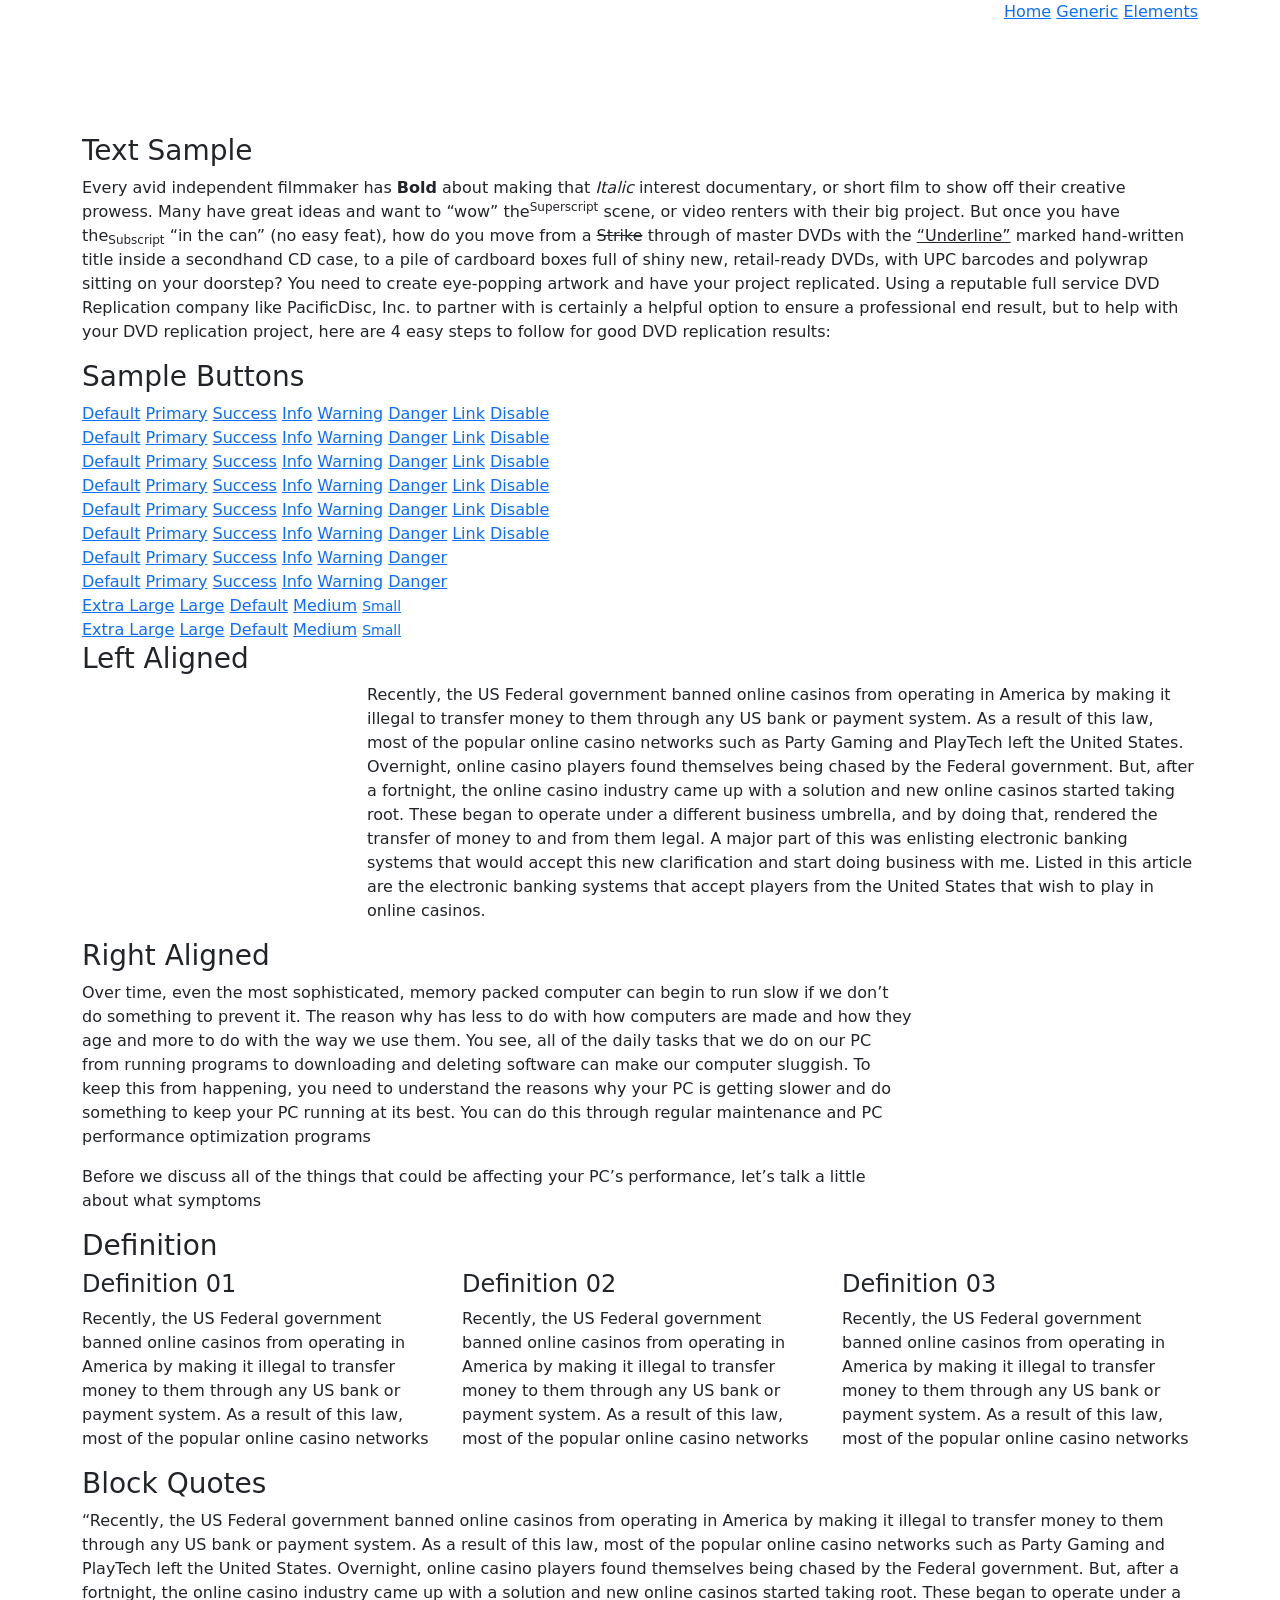
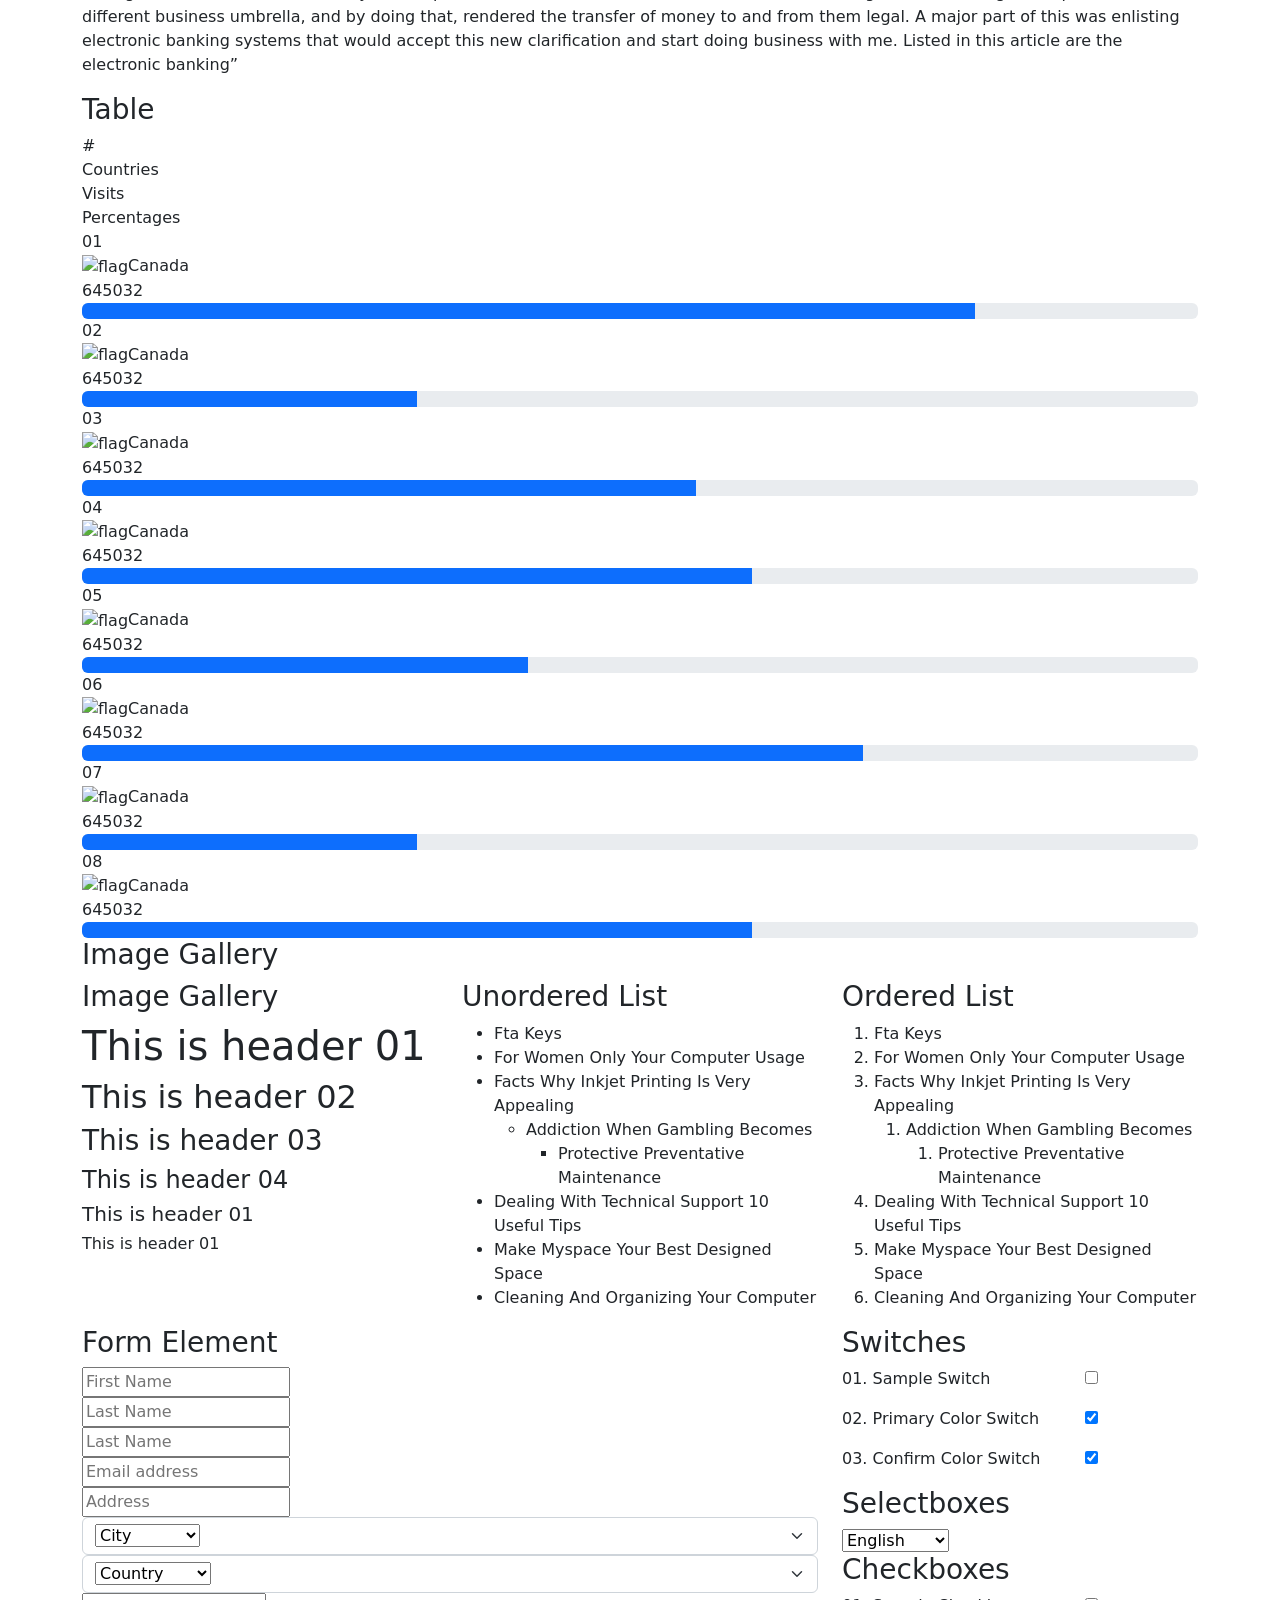
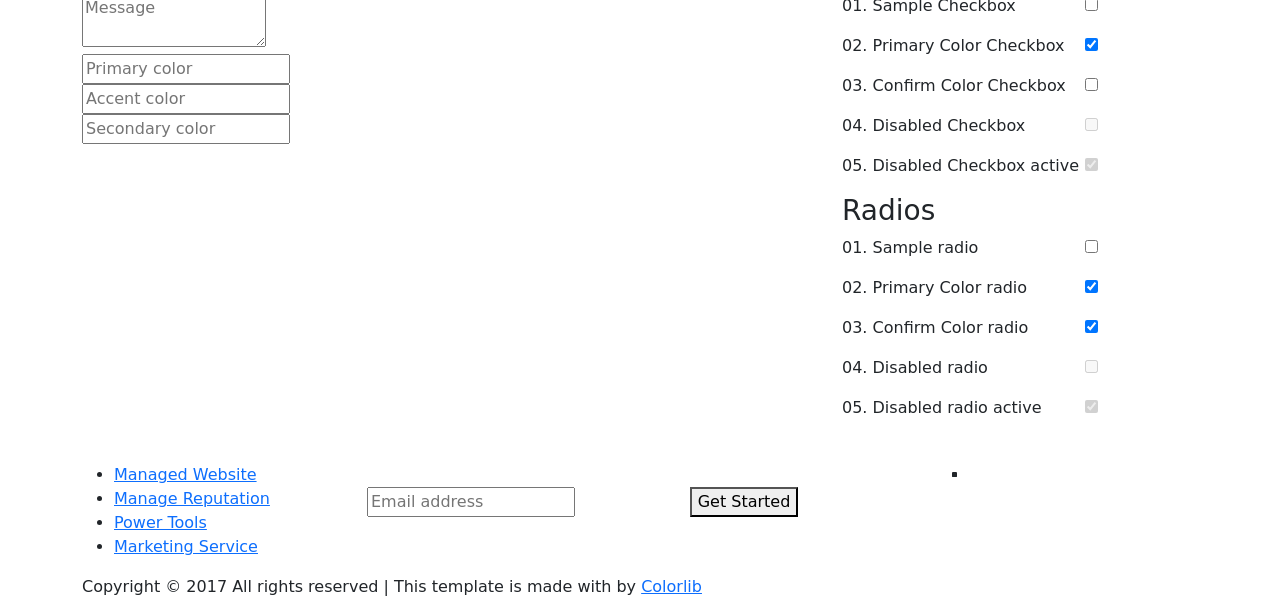
==== elements.html @ e367f0b2 "bootstrap升級至5.2.3" ====
<!DOCTYPE html>
<html lang="zxx" class="no-js">
	<head>
		<!-- Mobile Specific Meta -->
		<meta name="viewport" content="width=device-width, initial-scale=1, shrink-to-fit=no">
		<!-- Favicon-->
		<link rel="shortcut icon" href="img/fav.png">
		<!-- Author Meta -->
		<meta name="author" content="CodePixar">
		<!-- Meta Description -->
		<meta name="description" content="">
		<!-- Meta Keyword -->
		<meta name="keywords" content="">
		<!-- meta character set -->
		<meta charset="UTF-8">
		<!-- Site Title -->
		<title>Five Star</title>
		<link href="https://fonts.googleapis.com/css?family=Poppins:100,400,300,500,600" rel="stylesheet">
		<!--
		CSS
		============================================= -->
		<link rel="stylesheet" href="css/linearicons.css">
		<link rel="stylesheet" href="css/owl.carousel.css">
		<link rel="stylesheet" href="css/font-awesome.min.css">
		<link rel="stylesheet" href="css/nice-select.css">
		<link rel="stylesheet" href="css/magnific-popup.css">
		<link rel="stylesheet" href="bootstrap-5.2.3/css/bootstrap.min.css">
		<link rel="stylesheet" href="css/main.css">
	</head>
	<body>
		<!-- Start Header Area -->
		<header class="default-header">
			<div class="container">
				<div class="header-wrap">
					<div class="header-top d-flex justify-content-between align-items-center">
						<div class="logo">
							<a href="index.html"><img src="img/logo.png" alt=""></a>
						</div>
						<div class="main-menubar d-flex align-items-center">
							<nav class="hide">
								<a href="index.html">Home</a>
								<a href="generic.html">Generic</a>
								<a href="elements.html">Elements</a>
							</nav>
							<div class="menu-bar"><span class="lnr lnr-menu"></span></div>
						</div>
					</div>
				</div>
			</div>
		</header>
		<!-- End Header Area -->
		<!-- Start Banner Area -->
		<section class="generic-banner relative">
			<div class="overlay overlay-bg"></div>
			<div class="container">
				<div class="row height align-items-center justify-content-center">
					<div class="col-lg-10">
						<div class="banner-content text-center">
							<h2 class="text-white">The Elements Page</h2>
							<p class="text-white">It won’t be a bigger problem to find one video game lover in your <br> neighbor. Since the introduction of Virtual Game.</p>
						</div>
					</div>
				</div>
			</div>
		</section>
		<!-- End Banner Area -->
		<!-- Start Sample Area -->
		<section class="sample-text-area">
			<div class="container">
				<h3 class="text-heading">Text Sample</h3>
				<p class="sample-text">
					Every avid independent filmmaker has <b>Bold</b> about making that <i>Italic</i> interest documentary, or short film to show off their creative prowess. Many have great ideas and want to “wow” the<sup>Superscript</sup> scene, or video renters with their big project.  But once you have the<sub>Subscript</sub> “in the can” (no easy feat), how do you move from a <del>Strike</del> through of master DVDs with the <u>“Underline”</u> marked hand-written title inside a secondhand CD case, to a pile of cardboard boxes full of shiny new, retail-ready DVDs, with UPC barcodes and polywrap sitting on your doorstep?  You need to create eye-popping artwork and have your project replicated. Using a reputable full service DVD Replication company like PacificDisc, Inc. to partner with is certainly a helpful option to ensure a professional end result, but to help with your DVD replication project, here are 4 easy steps to follow for good DVD replication results:
				</p>
			</div>
		</section>
		<!-- End Sample Area -->
		<!-- Start Button -->
		<section class="button-area">
			<div class="container border-top-generic">
				<h3 class="text-heading">Sample Buttons</h3>
				<div class="button-group-area">
					<a href="#" class="genric-btn default">Default</a>
					<a href="#" class="genric-btn primary">Primary</a>
					<a href="#" class="genric-btn success">Success</a>
					<a href="#" class="genric-btn info">Info</a>
					<a href="#" class="genric-btn warning">Warning</a>
					<a href="#" class="genric-btn danger">Danger</a>
					<a href="#" class="genric-btn link">Link</a>
					<a href="#" class="genric-btn disable">Disable</a>
				</div>
				<div class="button-group-area mt-10">
					<a href="#" class="genric-btn default-border">Default</a>
					<a href="#" class="genric-btn primary-border">Primary</a>
					<a href="#" class="genric-btn success-border">Success</a>
					<a href="#" class="genric-btn info-border">Info</a>
					<a href="#" class="genric-btn warning-border">Warning</a>
					<a href="#" class="genric-btn danger-border">Danger</a>
					<a href="#" class="genric-btn link-border">Link</a>
					<a href="#" class="genric-btn disable">Disable</a>
				</div>
				<div class="button-group-area mt-40">
					<a href="#" class="genric-btn default radius">Default</a>
					<a href="#" class="genric-btn primary radius">Primary</a>
					<a href="#" class="genric-btn success radius">Success</a>
					<a href="#" class="genric-btn info radius">Info</a>
					<a href="#" class="genric-btn warning radius">Warning</a>
					<a href="#" class="genric-btn danger radius">Danger</a>
					<a href="#" class="genric-btn link radius">Link</a>
					<a href="#" class="genric-btn disable radius">Disable</a>
				</div>
				<div class="button-group-area mt-10">
					<a href="#" class="genric-btn default-border radius">Default</a>
					<a href="#" class="genric-btn primary-border radius">Primary</a>
					<a href="#" class="genric-btn success-border radius">Success</a>
					<a href="#" class="genric-btn info-border radius">Info</a>
					<a href="#" class="genric-btn warning-border radius">Warning</a>
					<a href="#" class="genric-btn danger-border radius">Danger</a>
					<a href="#" class="genric-btn link-border radius">Link</a>
					<a href="#" class="genric-btn disable radius">Disable</a>
				</div>
				<div class="button-group-area mt-40">
					<a href="#" class="genric-btn default circle">Default</a>
					<a href="#" class="genric-btn primary circle">Primary</a>
					<a href="#" class="genric-btn success circle">Success</a>
					<a href="#" class="genric-btn info circle">Info</a>
					<a href="#" class="genric-btn warning circle">Warning</a>
					<a href="#" class="genric-btn danger circle">Danger</a>
					<a href="#" class="genric-btn link circle">Link</a>
					<a href="#" class="genric-btn disable circle">Disable</a>
				</div>
				<div class="button-group-area mt-10">
					<a href="#" class="genric-btn default-border circle">Default</a>
					<a href="#" class="genric-btn primary-border circle">Primary</a>
					<a href="#" class="genric-btn success-border circle">Success</a>
					<a href="#" class="genric-btn info-border circle">Info</a>
					<a href="#" class="genric-btn warning-border circle">Warning</a>
					<a href="#" class="genric-btn danger-border circle">Danger</a>
					<a href="#" class="genric-btn link-border circle">Link</a>
					<a href="#" class="genric-btn disable circle">Disable</a>
				</div>
				<div class="button-group-area mt-40">
					<a href="#" class="genric-btn default circle arrow">Default<span class="lnr lnr-arrow-right"></span></a>
					<a href="#" class="genric-btn primary circle arrow">Primary<span class="lnr lnr-arrow-right"></span></a>
					<a href="#" class="genric-btn success circle arrow">Success<span class="lnr lnr-arrow-right"></span></a>
					<a href="#" class="genric-btn info circle arrow">Info<span class="lnr lnr-arrow-right"></span></a>
					<a href="#" class="genric-btn warning circle arrow">Warning<span class="lnr lnr-arrow-right"></span></a>
					<a href="#" class="genric-btn danger circle arrow">Danger<span class="lnr lnr-arrow-right"></span></a>
				</div>
				<div class="button-group-area mt-10">
					<a href="#" class="genric-btn default-border circle arrow">Default<span class="lnr lnr-arrow-right"></span></a>
					<a href="#" class="genric-btn primary-border circle arrow">Primary<span class="lnr lnr-arrow-right"></span></a>
					<a href="#" class="genric-btn success-border circle arrow">Success<span class="lnr lnr-arrow-right"></span></a>
					<a href="#" class="genric-btn info-border circle arrow">Info<span class="lnr lnr-arrow-right"></span></a>
					<a href="#" class="genric-btn warning-border circle arrow">Warning<span class="lnr lnr-arrow-right"></span></a>
					<a href="#" class="genric-btn danger-border circle arrow">Danger<span class="lnr lnr-arrow-right"></span></a>
				</div>
				<div class="button-group-area mt-40">
					<a href="#" class="genric-btn primary e-large">Extra Large</a>
					<a href="#" class="genric-btn success large">Large</a>
					<a href="#" class="genric-btn primary">Default</a>
					<a href="#" class="genric-btn success medium">Medium</a>
					<a href="#" class="genric-btn primary small">Small</a>
				</div>
				<div class="button-group-area mt-10">
					<a href="#" class="genric-btn primary-border e-large">Extra Large</a>
					<a href="#" class="genric-btn success-border large">Large</a>
					<a href="#" class="genric-btn primary-border">Default</a>
					<a href="#" class="genric-btn success-border medium">Medium</a>
					<a href="#" class="genric-btn primary-border small">Small</a>
				</div>
			</div>
		</section>
		<!-- End Button -->
		<!-- Start Align Area -->
		<div class="white-bg">
			<div class="container">
				<div class="section-top-border">
					<h3 class="mb-30">Left Aligned</h3>
					<div class="row">
						<div class="col-md-3">
							<img src="img/d.jpg" alt="" class="img-fluid">
						</div>
						<div class="col-md-9 mt-sm-20">
							<p>Recently, the US Federal government banned online casinos from operating in America by making it illegal to transfer money to them through any US bank or payment system. As a result of this law, most of the popular online casino networks such as Party Gaming and PlayTech left the United States. Overnight, online casino players found themselves being chased by the Federal government. But, after a fortnight, the online casino industry came up with a solution and new online casinos started taking root. These began to operate under a different business umbrella, and by doing that, rendered the transfer of money to and from them legal. A major part of this was enlisting electronic banking systems that would accept this new clarification and start doing business with me. Listed in this article are the electronic banking systems that accept players from the United States that wish to play in online casinos.</p>
						</div>
					</div>
				</div>
				<div class="section-top-border text-right">
					<h3 class="mb-30">Right Aligned</h3>
					<div class="row">
						<div class="col-md-9">
							<p class="text-right">Over time, even the most sophisticated, memory packed computer can begin to run slow if we don’t do something to prevent it. The reason why has less to do with how computers are made and how they age and more to do with the way we use them. You see, all of the daily tasks that we do on our PC from running programs to downloading and deleting software can make our computer sluggish. To keep this from happening, you need to understand the reasons why your PC is getting slower and do something to keep your PC running at its best. You can do this through regular maintenance and PC performance optimization programs</p>
							<p class="text-right">Before we discuss all of the things that could be affecting your PC’s performance, let’s talk a little about what symptoms</p>
						</div>
						<div class="col-md-3">
							<img src="img/d.jpg" alt="" class="img-fluid">
						</div>
					</div>
				</div>
				<div class="section-top-border">
					<h3 class="mb-30">Definition</h3>
					<div class="row">
						<div class="col-md-4">
							<div class="single-defination">
								<h4 class="mb-20">Definition 01</h4>
								<p>Recently, the US Federal government banned online casinos from operating in America by making it illegal to transfer money to them through any US bank or payment system. As a result of this law, most of the popular online casino networks</p>
							</div>
						</div>
						<div class="col-md-4">
							<div class="single-defination">
								<h4 class="mb-20">Definition 02</h4>
								<p>Recently, the US Federal government banned online casinos from operating in America by making it illegal to transfer money to them through any US bank or payment system. As a result of this law, most of the popular online casino networks</p>
							</div>
						</div>
						<div class="col-md-4">
							<div class="single-defination">
								<h4 class="mb-20">Definition 03</h4>
								<p>Recently, the US Federal government banned online casinos from operating in America by making it illegal to transfer money to them through any US bank or payment system. As a result of this law, most of the popular online casino networks</p>
							</div>
						</div>
					</div>
				</div>
				<div class="section-top-border">
					<h3 class="mb-30">Block Quotes</h3>
					<div class="row">
						<div class="col-lg-12">
							<blockquote class="generic-blockquote">
								“Recently, the US Federal government banned online casinos from operating in America by making it illegal to transfer money to them through any US bank or payment system. As a result of this law, most of the popular online casino networks such as Party Gaming and PlayTech left the United States. Overnight, online casino players found themselves being chased by the Federal government. But, after a fortnight, the online casino industry came up with a solution and new online casinos started taking root. These began to operate under a different business umbrella, and by doing that, rendered the transfer of money to and from them legal. A major part of this was enlisting electronic banking systems that would accept this new clarification and start doing business with me. Listed in this article are the electronic banking”
							</blockquote>
						</div>
					</div>
				</div>
				<div class="section-top-border">
					<h3 class="mb-30">Table</h3>
					<div class="progress-table-wrap">
						<div class="progress-table">
							<div class="table-head">
								<div class="serial">#</div>
								<div class="country">Countries</div>
								<div class="visit">Visits</div>
								<div class="percentage">Percentages</div>
							</div>
							<div class="table-row">
								<div class="serial">01</div>
								<div class="country"> <img src="img/f1.jpg" alt="flag">Canada</div>
								<div class="visit">645032</div>
								<div class="percentage">
									<div class="progress">
										<div class="progress-bar color-1" role="progressbar" style="width: 80%" aria-valuenow="80" aria-valuemin="0" aria-valuemax="100"></div>
									</div>
								</div>
							</div>
							<div class="table-row">
								<div class="serial">02</div>
								<div class="country"> <img src="img/f2.jpg" alt="flag">Canada</div>
								<div class="visit">645032</div>
								<div class="percentage">
									<div class="progress">
										<div class="progress-bar color-2" role="progressbar" style="width: 30%" aria-valuenow="30" aria-valuemin="0" aria-valuemax="100"></div>
									</div>
								</div>
							</div>
							<div class="table-row">
								<div class="serial">03</div>
								<div class="country"> <img src="img/f3.jpg" alt="flag">Canada</div>
								<div class="visit">645032</div>
								<div class="percentage">
									<div class="progress">
										<div class="progress-bar color-3" role="progressbar" style="width: 55%" aria-valuenow="55" aria-valuemin="0" aria-valuemax="100"></div>
									</div>
								</div>
							</div>
							<div class="table-row">
								<div class="serial">04</div>
								<div class="country"> <img src="img/f4.jpg" alt="flag">Canada</div>
								<div class="visit">645032</div>
								<div class="percentage">
									<div class="progress">
										<div class="progress-bar color-4" role="progressbar" style="width: 60%" aria-valuenow="60" aria-valuemin="0" aria-valuemax="100"></div>
									</div>
								</div>
							</div>
							<div class="table-row">
								<div class="serial">05</div>
								<div class="country"> <img src="img/f5.jpg" alt="flag">Canada</div>
								<div class="visit">645032</div>
								<div class="percentage">
									<div class="progress">
										<div class="progress-bar color-5" role="progressbar" style="width: 40%" aria-valuenow="40" aria-valuemin="0" aria-valuemax="100"></div>
									</div>
								</div>
							</div>
							<div class="table-row">
								<div class="serial">06</div>
								<div class="country"> <img src="img/f6.jpg" alt="flag">Canada</div>
								<div class="visit">645032</div>
								<div class="percentage">
									<div class="progress">
										<div class="progress-bar color-6" role="progressbar" style="width: 70%" aria-valuenow="70" aria-valuemin="0" aria-valuemax="100"></div>
									</div>
								</div>
							</div>
							<div class="table-row">
								<div class="serial">07</div>
								<div class="country"> <img src="img/f7.jpg" alt="flag">Canada</div>
								<div class="visit">645032</div>
								<div class="percentage">
									<div class="progress">
										<div class="progress-bar color-7" role="progressbar" style="width: 30%" aria-valuenow="30" aria-valuemin="0" aria-valuemax="100"></div>
									</div>
								</div>
							</div>
							<div class="table-row">
								<div class="serial">08</div>
								<div class="country"> <img src="img/f8.jpg" alt="flag">Canada</div>
								<div class="visit">645032</div>
								<div class="percentage">
									<div class="progress">
										<div class="progress-bar color-8" role="progressbar" style="width: 60%" aria-valuenow="60" aria-valuemin="0" aria-valuemax="100"></div>
									</div>
								</div>
							</div>
						</div>
					</div>
				</div>
				<div class="section-top-border">
					<h3>Image Gallery</h3>
					<div class="row gallery-item">
						<div class="col-md-4">
							<a href="img/g1.jpg" class="img-pop-up"><div class="single-gallery-image" style="background: url(img/g1.jpg);"></div></a>
						</div>
						<div class="col-md-4">
							<a href="img/g2.jpg" class="img-pop-up"><div class="single-gallery-image" style="background: url(img/g2.jpg);"></div></a>
						</div>
						<div class="col-md-4">
							<a href="img/g3.jpg" class="img-pop-up"><div class="single-gallery-image" style="background: url(img/g3.jpg);"></div></a>
						</div>
						<div class="col-md-6">
							<a href="img/g4.jpg" class="img-pop-up"><div class="single-gallery-image" style="background: url(img/g4.jpg);"></div></a>
						</div>
						<div class="col-md-6">
							<a href="img/g5.jpg" class="img-pop-up"><div class="single-gallery-image" style="background: url(img/g5.jpg);"></div></a>
						</div>
						<div class="col-md-4">
							<a href="img/g6.jpg" class="img-pop-up"><div class="single-gallery-image" style="background: url(img/g6.jpg);"></div></a>
						</div>
						<div class="col-md-4">
							<a href="img/g7.jpg" class="img-pop-up"><div class="single-gallery-image" style="background: url(img/g7.jpg);"></div></a>
						</div>
						<div class="col-md-4">
							<a href="img/g8.jpg" class="img-pop-up"><div class="single-gallery-image" style="background: url(img/g8.jpg);"></div></a>
						</div>
					</div>
				</div>
				<div class="section-top-border">
					<div class="row">
						<div class="col-md-4">
							<h3 class="mb-20">Image Gallery</h3>
							<div class="typography">
								<h1>This is header 01</h1>
								<h2>This is header 02</h2>
								<h3>This is header 03</h3>
								<h4>This is header 04</h4>
								<h5>This is header 01</h5>
								<h6>This is header 01</h6>
							</div>
						</div>
						<div class="col-md-4 mt-sm-30">
							<h3 class="mb-20">Unordered List</h3>
							<div class="">
								<ul class="unordered-list">
									<li>Fta Keys</li>
									<li>For Women Only Your Computer Usage</li>
									<li>Facts Why Inkjet Printing Is Very Appealing
										<ul>
											<li>Addiction When Gambling Becomes
												<ul>
													<li>Protective Preventative Maintenance</li>
												</ul>
											</li>
										</ul>
									</li>
									<li>Dealing With Technical Support 10 Useful Tips</li>
									<li>Make Myspace Your Best Designed Space</li>
									<li>Cleaning And Organizing Your Computer</li>
								</ul>
							</div>
						</div>
						<div class="col-md-4 mt-sm-30">
							<h3 class="mb-20">Ordered List</h3>
							<div class="">
								<ol class="ordered-list">
									<li><span>Fta Keys</span></li>
									<li><span>For Women Only Your Computer Usage</span></li>
									<li><span>Facts Why Inkjet Printing Is Very Appealing</span>
									<ol class="ordered-list-alpha">
										<li><span>Addiction When Gambling Becomes</span>
										<ol class="ordered-list-roman">
											<li><span>Protective Preventative Maintenance</span></li>
										</ol>
									</li>
								</ol>
							</li>
							<li><span>Dealing With Technical Support 10 Useful Tips</span></li>
							<li><span>Make Myspace Your Best Designed Space</span></li>
							<li><span>Cleaning And Organizing Your Computer</span></li>
						</ol>
					</div>
				</div>
			</div>
		</div>
		<div class="section-top-border">
			<div class="row">
				<div class="col-lg-8 col-md-8">
					<h3 class="mb-30">Form Element</h3>
					<form action="#">
						<div class="mt-10">
							<input type="text" name="first_name" placeholder="First Name" onfocus="this.placeholder = ''" onblur="this.placeholder = 'First Name'" required class="single-input">
						</div>
						<div class="mt-10">
							<input type="text" name="last_name" placeholder="Last Name" onfocus="this.placeholder = ''" onblur="this.placeholder = 'Last Name'" required class="single-input">
						</div>
						<div class="mt-10">
							<input type="text" name="last_name" placeholder="Last Name" onfocus="this.placeholder = ''" onblur="this.placeholder = 'Last Name'" required class="single-input">
						</div>
						<div class="mt-10">
							<input type="email" name="EMAIL" placeholder="Email address" onfocus="this.placeholder = ''" onblur="this.placeholder = 'Email address'" required class="single-input">
						</div>
						<div class="input-group-icon mt-10">
							<div class="icon"><i class="fa fa-thumb-tack" aria-hidden="true"></i></div>
							<input type="text" name="address" placeholder="Address" onfocus="this.placeholder = ''" onblur="this.placeholder = 'Address'" required class="single-input">
						</div>
						<div class="input-group-icon mt-10">
							<div class="icon"><i class="fa fa-plane" aria-hidden="true"></i></div>
							<div class="form-select">
								<select>
									<option value="1">City</option>
									<option value="1">Dhaka</option>
									<option value="1">Dilli</option>
									<option value="1">Newyork</option>
									<option value="1">Islamabad</option>
								</select>
							</div>
						</div>
						<div class="input-group-icon mt-10">
							<div class="icon"><i class="fa fa-globe" aria-hidden="true"></i></div>
							<div class="form-select">
								<select>
									<option value="1">Country</option>
									<option value="1">Bangladesh</option>
									<option value="1">India</option>
									<option value="1">England</option>
									<option value="1">Srilanka</option>
								</select>
							</div>
						</div>

						<div class="mt-10">
							<textarea class="single-textarea" placeholder="Message" onfocus="this.placeholder = ''" onblur="this.placeholder = 'Message'" required></textarea>
						</div>
						<!-- For Gradient Border Use -->
						<!-- <div class="mt-10">
										<div class="primary-input">
														<input id="primary-input" type="text" name="first_name" placeholder="Primary color" onfocus="this.placeholder = ''" onblur="this.placeholder = 'Primary color'">
														<label for="primary-input"></label>
										</div>
						</div> -->
						<div class="mt-10">
							<input type="text" name="first_name" placeholder="Primary color" onfocus="this.placeholder = ''" onblur="this.placeholder = 'Primary color'" required class="single-input-primary">
						</div>
						<div class="mt-10">
							<input type="text" name="first_name" placeholder="Accent color" onfocus="this.placeholder = ''" onblur="this.placeholder = 'Accent color'" required class="single-input-accent">
						</div>
						<div class="mt-10">
							<input type="text" name="first_name" placeholder="Secondary color" onfocus="this.placeholder = ''" onblur="this.placeholder = 'Secondary color'" required class="single-input-secondary">
						</div>
					</form>
				</div>
				<div class="col-lg-3 col-md-4 mt-sm-30">
					<div class="single-element-widget">
						<h3 class="mb-30">Switches</h3>
						<div class="switch-wrap d-flex justify-content-between">
							<p>01. Sample Switch</p>
							<div class="primary-switch">
								<input type="checkbox" id="default-switch">
								<label for="default-switch"></label>
							</div>
						</div>
						<div class="switch-wrap d-flex justify-content-between">
							<p>02. Primary Color Switch</p>
							<div class="primary-switch">
								<input type="checkbox" id="primary-switch" checked>
								<label for="primary-switch"></label>
							</div>
						</div>
						<div class="switch-wrap d-flex justify-content-between">
							<p>03. Confirm Color Switch</p>
							<div class="confirm-switch">
								<input type="checkbox" id="confirm-switch" checked>
								<label for="confirm-switch"></label>
							</div>
						</div>
					</div>
					<div class="single-element-widget mt-30">
						<h3 class="mb-30">Selectboxes</h3>
						<div class="default-select">
							<select>
								<option value="1">English</option>
								<option value="1">Spanish</option>
								<option value="1">Arabic</option>
								<option value="1">Portuguise</option>
								<option value="1">Bengali</option>
							</select>
						</div>
					</div>
					<div class="single-element-widget mt-30">
						<h3 class="mb-30">Checkboxes</h3>
						<div class="switch-wrap d-flex justify-content-between">
							<p>01. Sample Checkbox</p>
							<div class="primary-checkbox">
								<input type="checkbox" id="default-checkbox">
								<label for="default-checkbox"></label>
							</div>
						</div>
						<div class="switch-wrap d-flex justify-content-between">
							<p>02. Primary Color Checkbox</p>
							<div class="primary-checkbox">
								<input type="checkbox" id="primary-checkbox" checked>
								<label for="primary-checkbox"></label>
							</div>
						</div>
						<div class="switch-wrap d-flex justify-content-between">
							<p>03. Confirm Color Checkbox</p>
							<div class="confirm-checkbox">
								<input type="checkbox" id="confirm-checkbox">
								<label for="confirm-checkbox"></label>
							</div>
						</div>
						<div class="switch-wrap d-flex justify-content-between">
							<p>04. Disabled Checkbox</p>
							<div class="disabled-checkbox">
								<input type="checkbox" id="disabled-checkbox" disabled>
								<label for="disabled-checkbox"></label>
							</div>
						</div>
						<div class="switch-wrap d-flex justify-content-between">
							<p>05. Disabled Checkbox active</p>
							<div class="disabled-checkbox">
								<input type="checkbox" id="disabled-checkbox-active" checked disabled>
								<label for="disabled-checkbox-active"></label>
							</div>
						</div>
					</div>
					<div class="single-element-widget mt-30">
						<h3 class="mb-30">Radios</h3>
						<div class="switch-wrap d-flex justify-content-between">
							<p>01. Sample radio</p>
							<div class="primary-radio">
								<input type="checkbox" id="default-radio">
								<label for="default-radio"></label>
							</div>
						</div>
						<div class="switch-wrap d-flex justify-content-between">
							<p>02. Primary Color radio</p>
							<div class="primary-radio">
								<input type="checkbox" id="primary-radio" checked>
								<label for="primary-radio"></label>
							</div>
						</div>
						<div class="switch-wrap d-flex justify-content-between">
							<p>03. Confirm Color radio</p>
							<div class="confirm-radio">
								<input type="checkbox" id="confirm-radio" checked>
								<label for="confirm-radio"></label>
							</div>
						</div>
						<div class="switch-wrap d-flex justify-content-between">
							<p>04. Disabled radio</p>
							<div class="disabled-radio">
								<input type="checkbox" id="disabled-radio" disabled>
								<label for="disabled-radio"></label>
							</div>
						</div>
						<div class="switch-wrap d-flex justify-content-between">
							<p>05. Disabled radio active</p>
							<div class="disabled-radio">
								<input type="checkbox" id="disabled-radio-active" checked disabled>
								<label for="disabled-radio-active"></label>
							</div>
						</div>
					</div>
				</div>
			</div>
		</div>
	</div>
	<!-- End Align Area -->
	<!-- Strat Footer Area -->
		<footer class="section-gap">
			<div class="container">
				<div class="row">
					<div class="col-lg-3 col-sm-6">
						<div class="single-footer-widget">
							<h6 class="text-white text-uppercase mb-20">About Agency</h6>
							<ul class="footer-nav">
								<li><a href="#">Managed Website</a></li>
								<li><a href="#">Manage Reputation</a></li>
								<li><a href="#">Power Tools</a></li>
								<li><a href="#">Marketing Service</a></li>
							</ul>
						</div>
					</div>
					<div class="col-lg-6 col-sm-6">
						<div class="single-footer-widget">
							<h6 class="text-white text-uppercase mb-20">Newsletter</h6>
							<p class="mb-0 text-white">You can trust us. we only send promo offers, not a single spam.</p>
							<div id="mc_embed_signup">
								<form target="_blank" novalidate action="https://spondonit.us12.list-manage.com/subscribe/post?u=1462626880ade1ac87bd9c93a&id=92a4423d01" method="get" class="subscription d-flex justify-content-between">
									<input type="email" name="EMAIL" placeholder="Email address" onfocus="this.placeholder = ''" onblur="this.placeholder = 'Email address'" required>
									<div style="position: absolute; left: -5000px;">
										<input type="text" name="b_36c4fd991d266f23781ded980_aefe40901a" tabindex="-1" value="">
									</div>
									<button class="primary-btn white-bg d-inline-flex align-items-center"><span class="me-10">Get Started</span><span class="lnr lnr-arrow-right"></span></button>
									<div class="info"></div>
								</form>
							</div>
						</div>
					</div>
					<div class="col-lg-3 col-sm-6">
						<div class="single-footer-widget">
							<h6 class="text-white text-uppercase mb-20">Instafeed</h6>
							<ul class="instafeed d-flex flex-wrap">
								<li><img src="img/i1.jpg" alt=""></li>
								<li><img src="img/i2.jpg" alt=""></li>
								<li><img src="img/i3.jpg" alt=""></li>
								<li><img src="img/i4.jpg" alt=""></li>
								<li><img src="img/i5.jpg" alt=""></li>
								<li><img src="img/i6.jpg" alt=""></li>
								<li><img src="img/i7.jpg" alt=""></li>
								<li><img src="img/i8.jpg" alt=""></li>
							</ul>
						</div>
					</div>
				</div>
				<div class="footer-bottom d-flex justify-content-between align-items-center flex-wrap">
					<p class="footer-text m-0">Copyright &copy; 2017 All rights reserved   |   This template is made with <i class="fa fa-heart-o" aria-hidden="true"></i> by <a href="https://colorlib.com" target="_blank">Colorlib</a></p>
					<div class="footer-social d-flex align-items-center">
						<a href="#"><i class="fa fa-facebook"></i></a>
						<a href="#"><i class="fa fa-twitter"></i></a>
						<a href="#"><i class="fa fa-dribbble"></i></a>
						<a href="#"><i class="fa fa-behance"></i></a>
					</div>
				</div>
			</div>
		</footer>
		<!-- End Footer Area -->
	<script src="js/vendor/jquery-2.2.4.min.js"></script>
	<script src="js/vendor/bootstrap.bundle.min.js"></script>
	<script src="js/jquery.ajaxchimp.min.js"></script>
	<script src="js/owl.carousel.min.js"></script>
	<script src="js/jquery.nice-select.min.js"></script>
	<script src="js/jquery.magnific-popup.min.js"></script>
	<script src="js/main.js"></script>
</body>
</html>
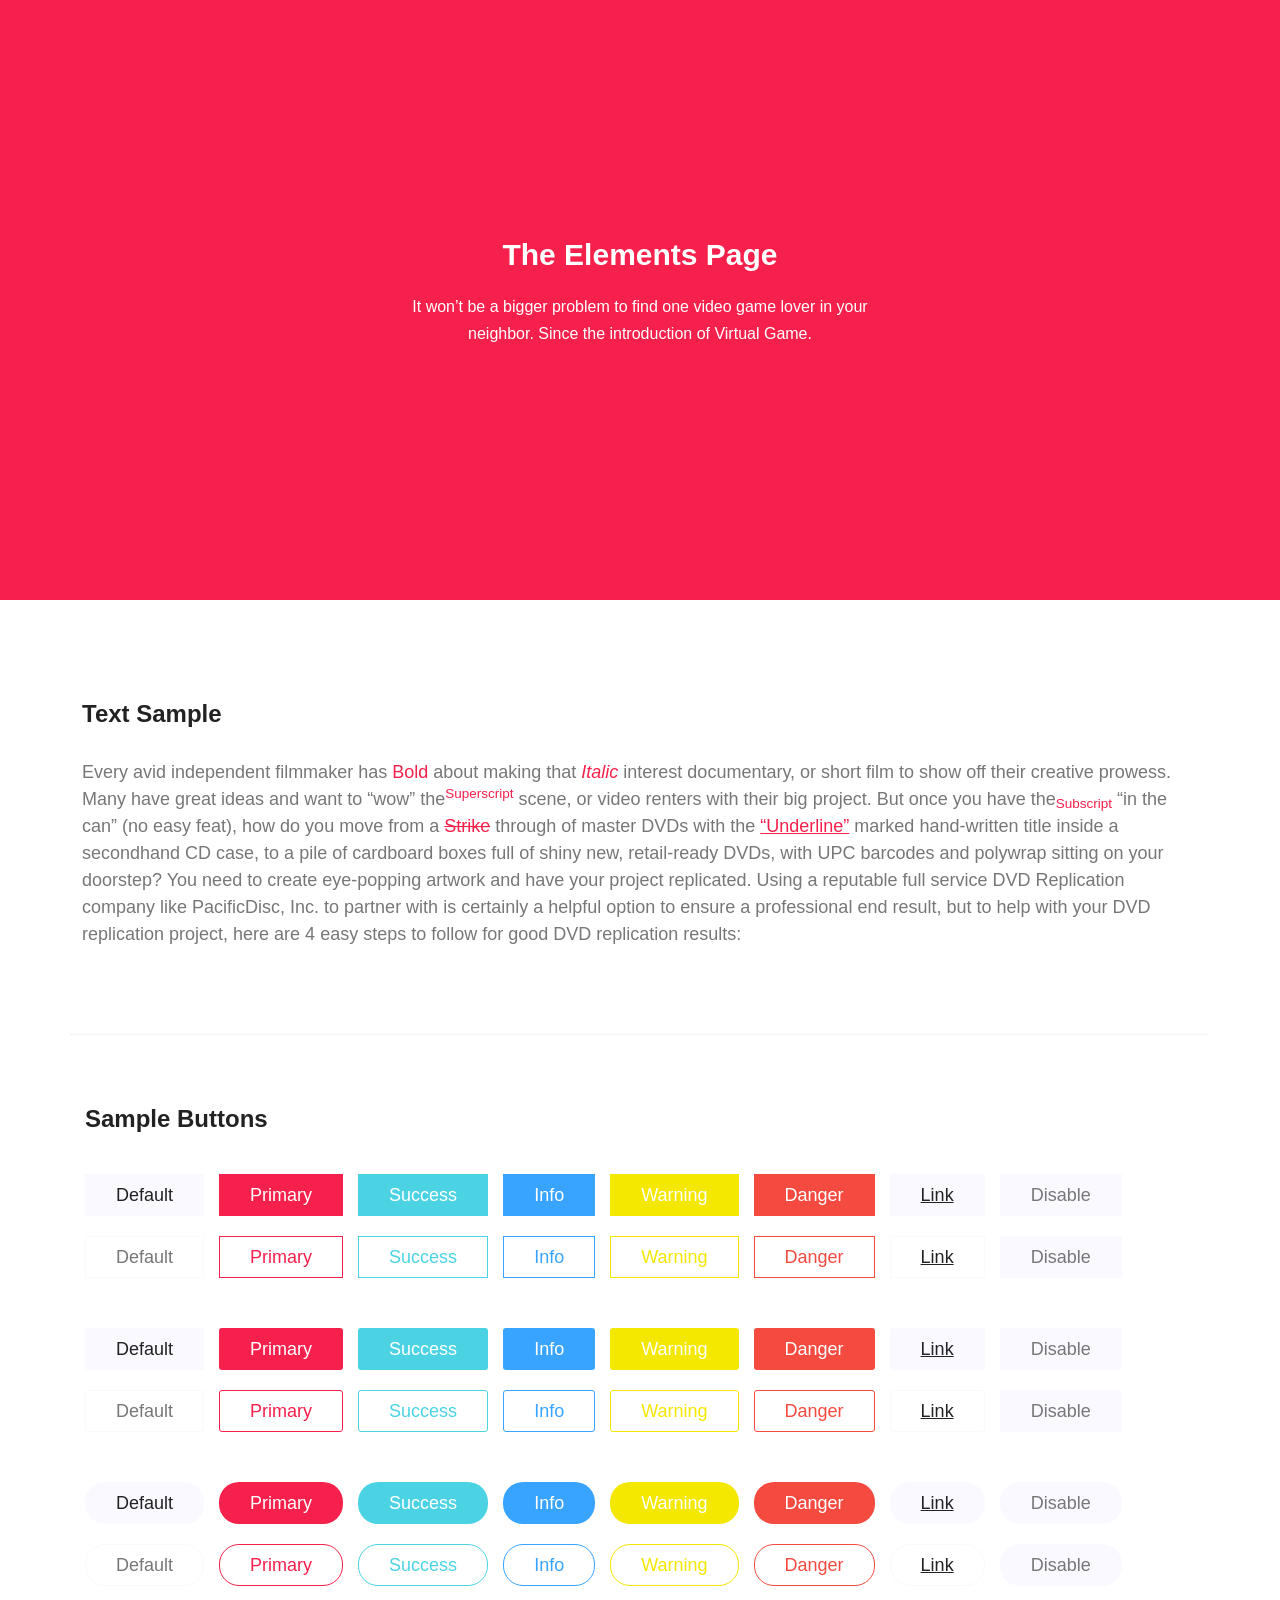
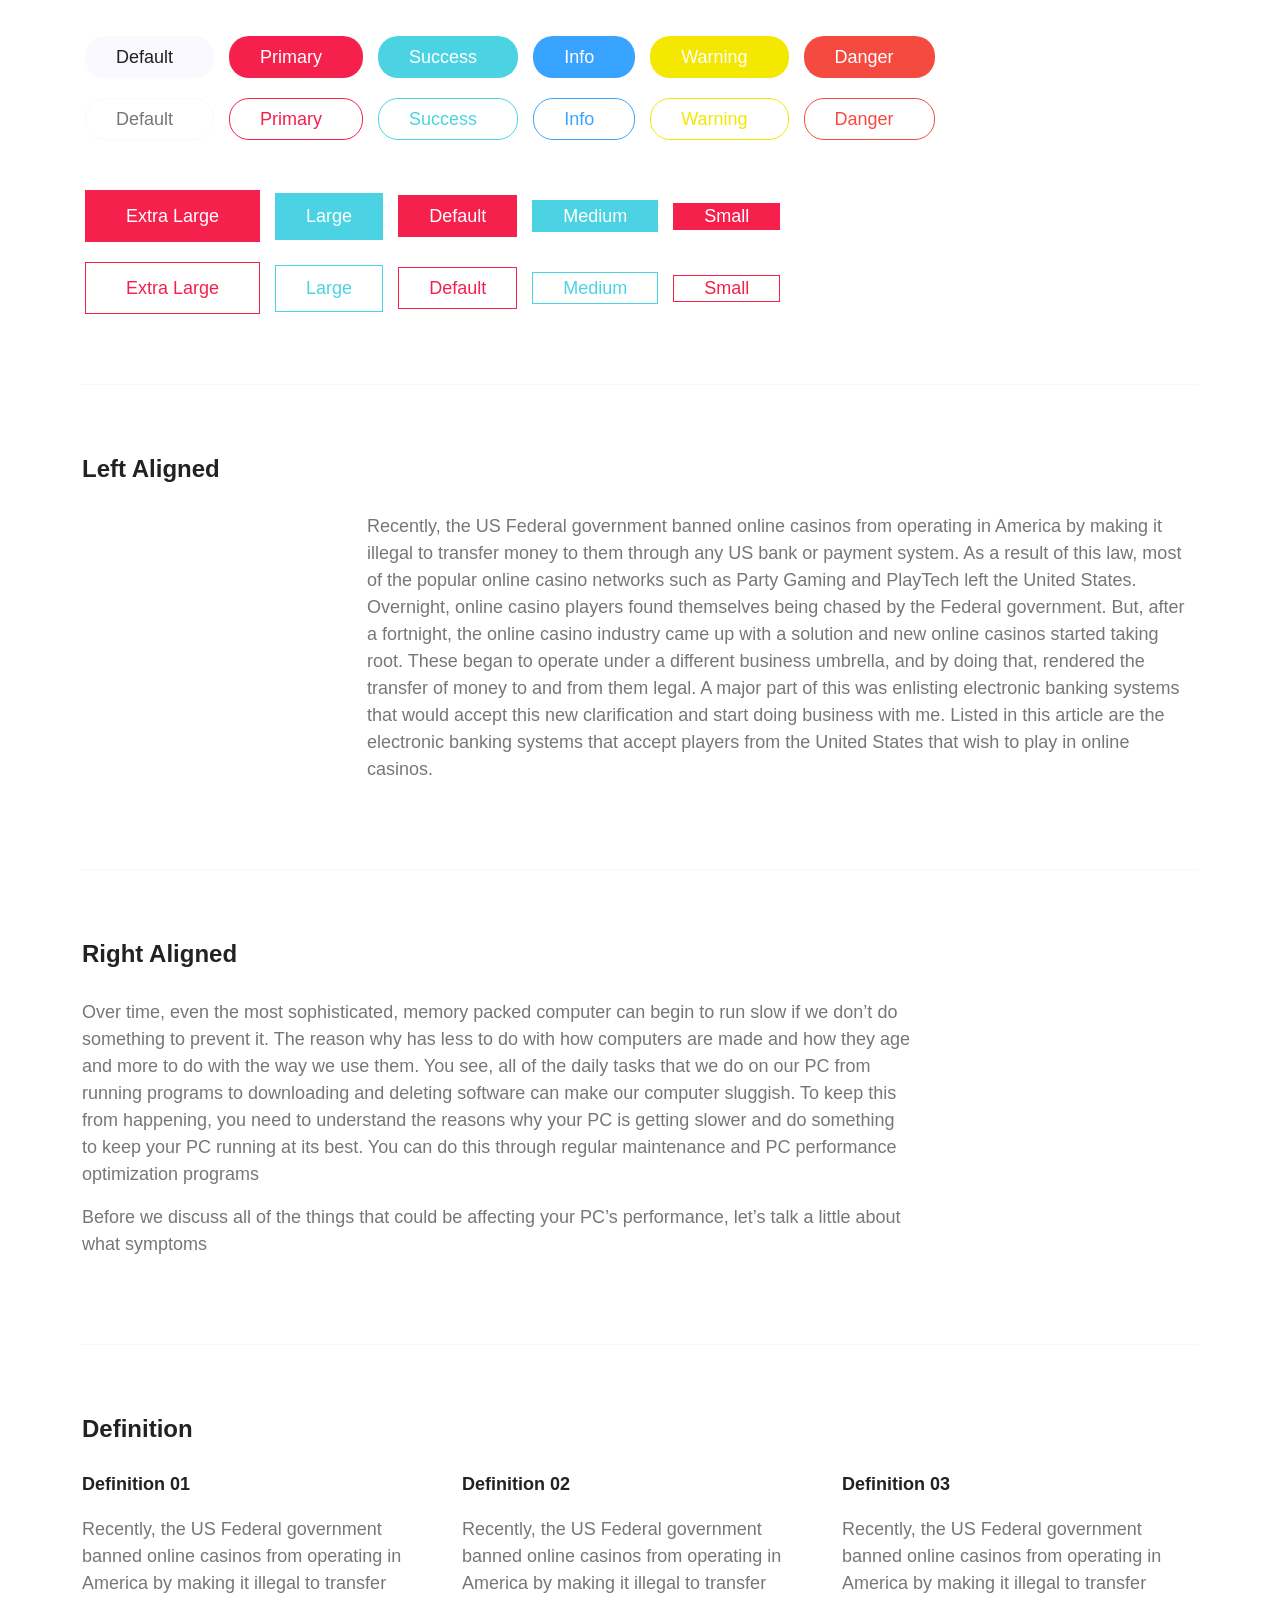
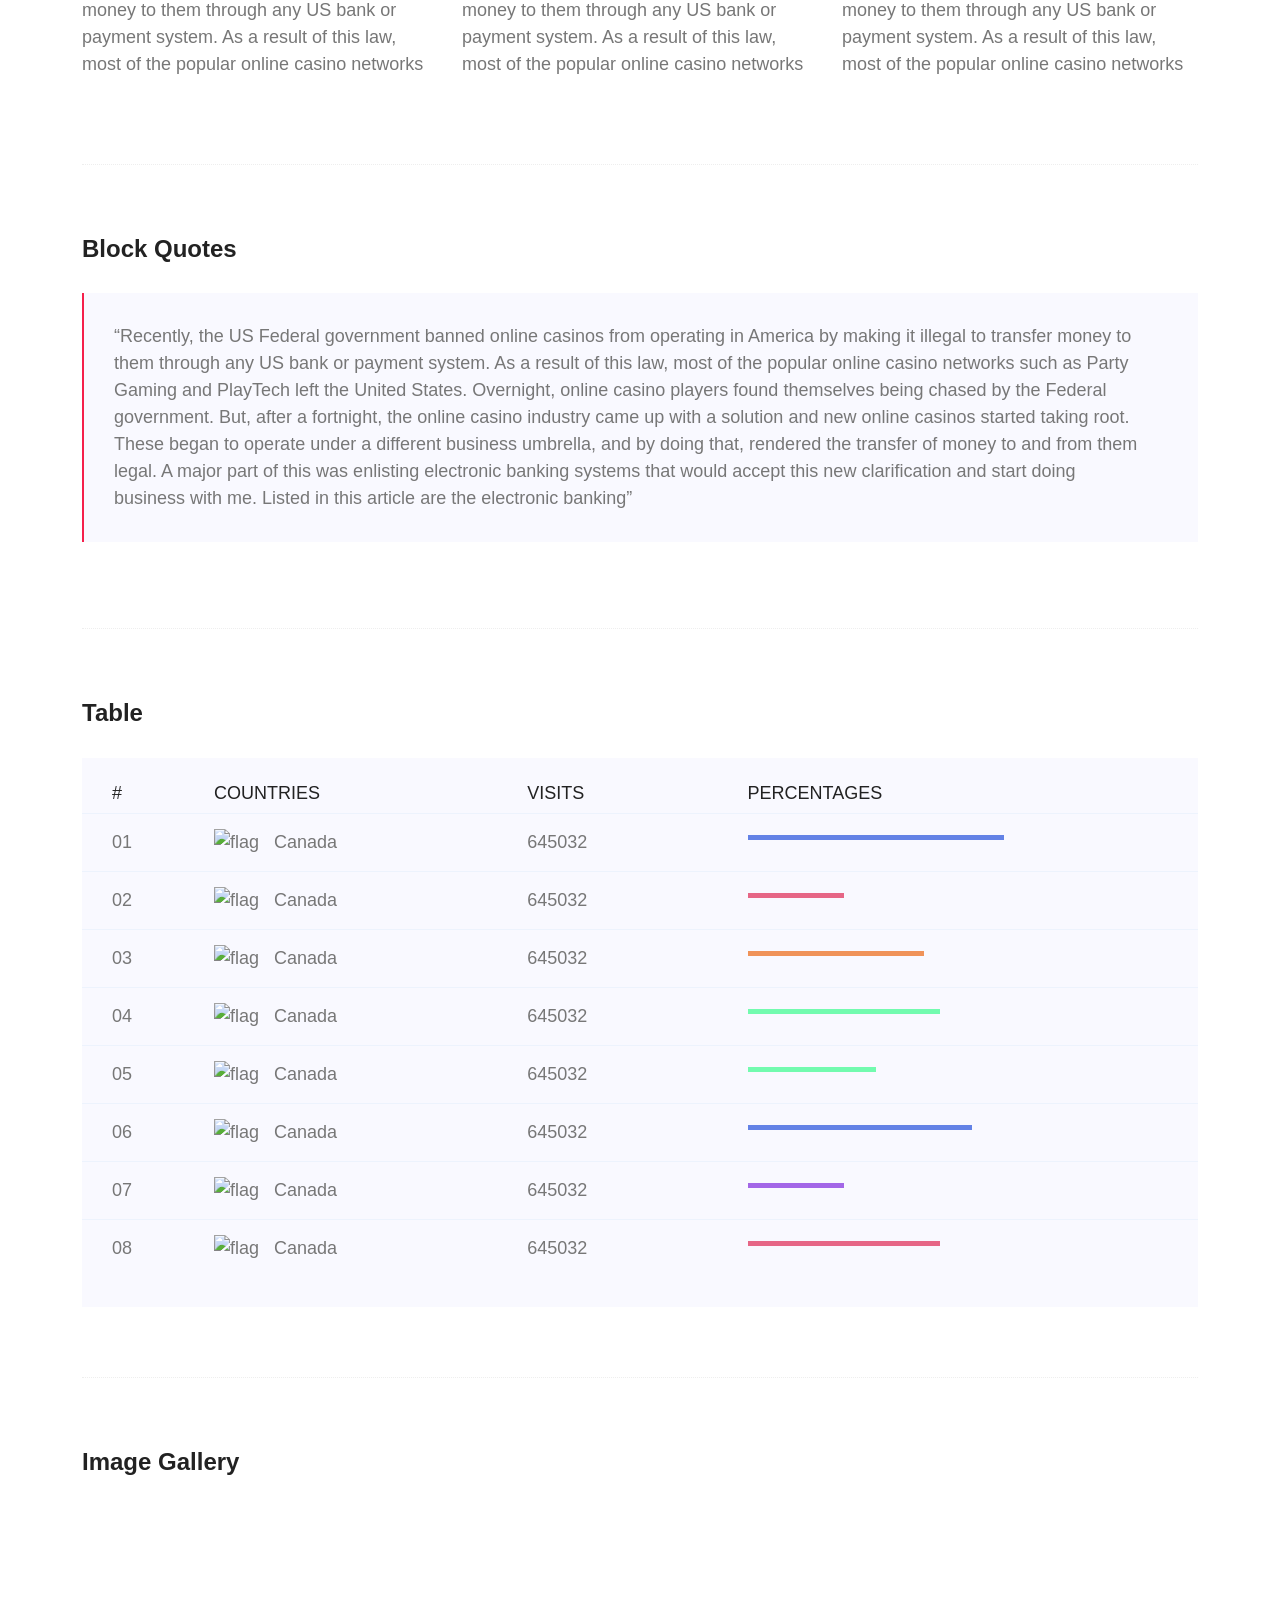
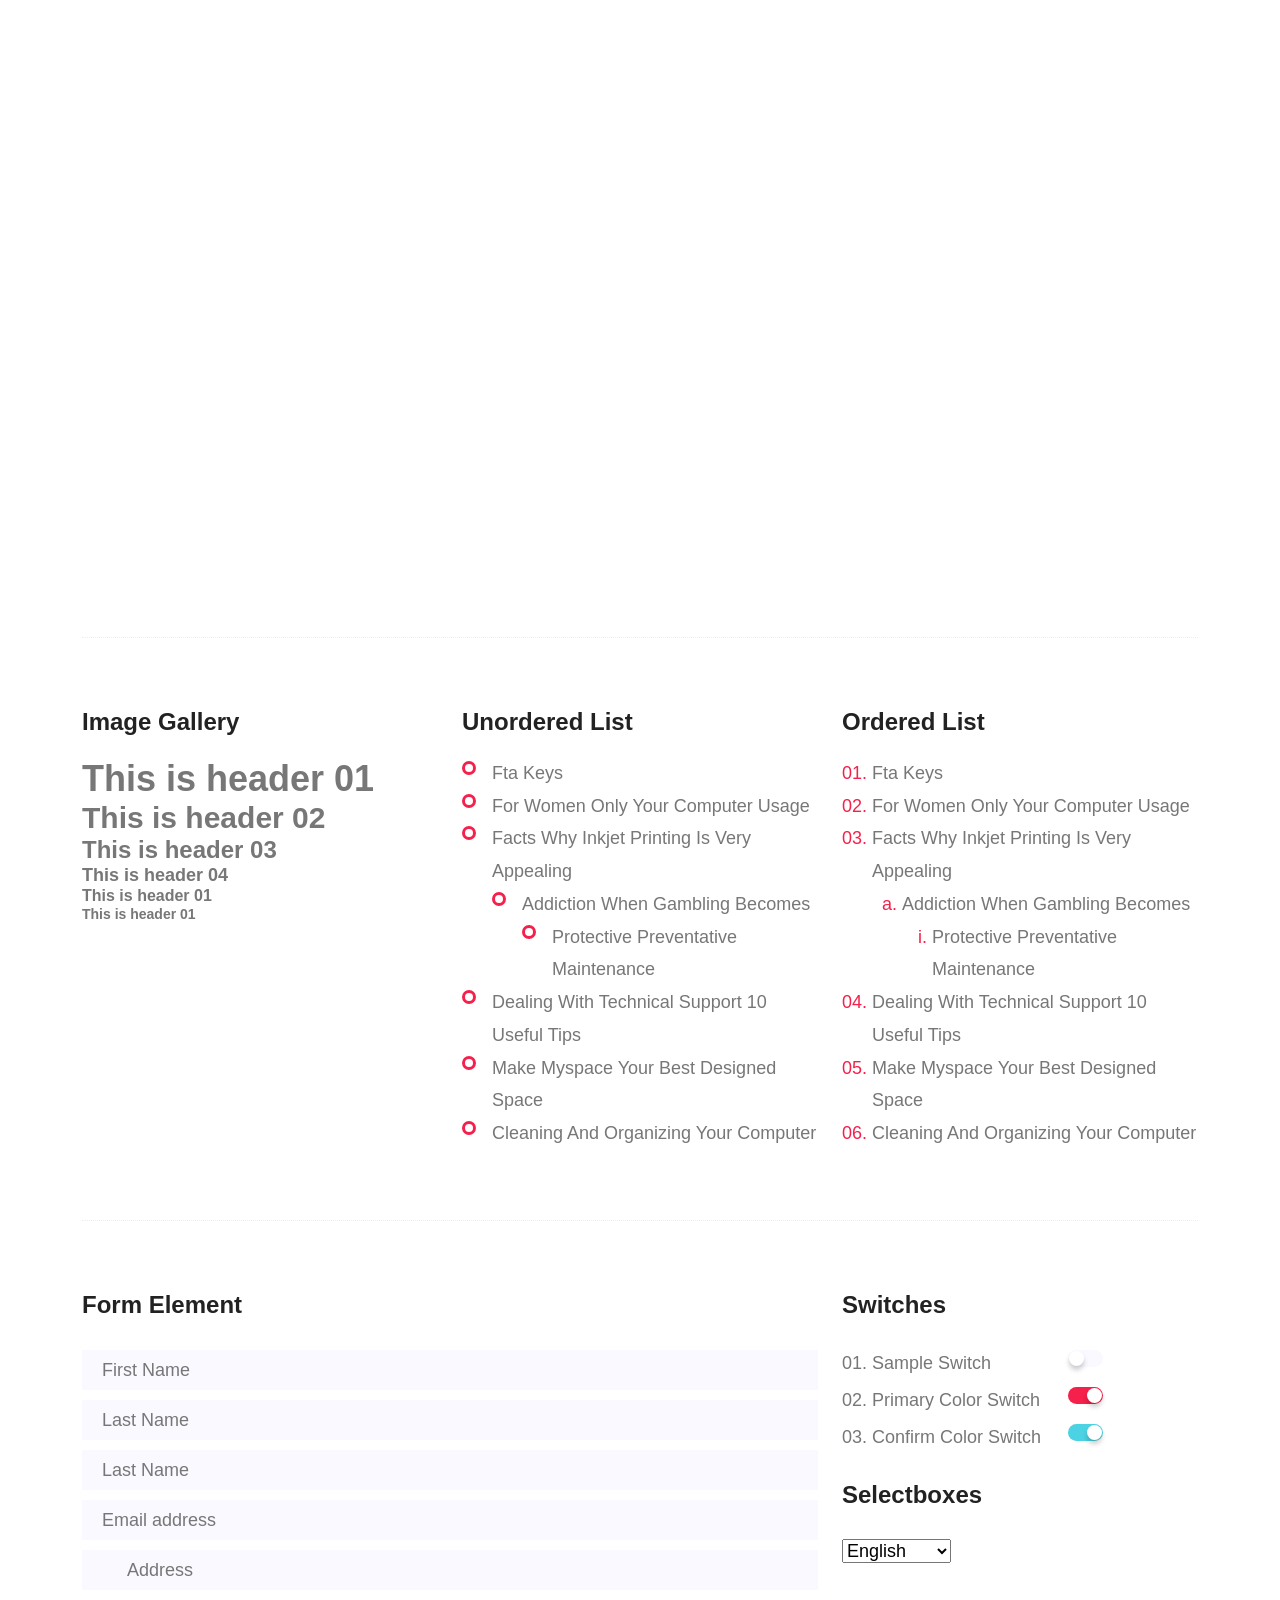
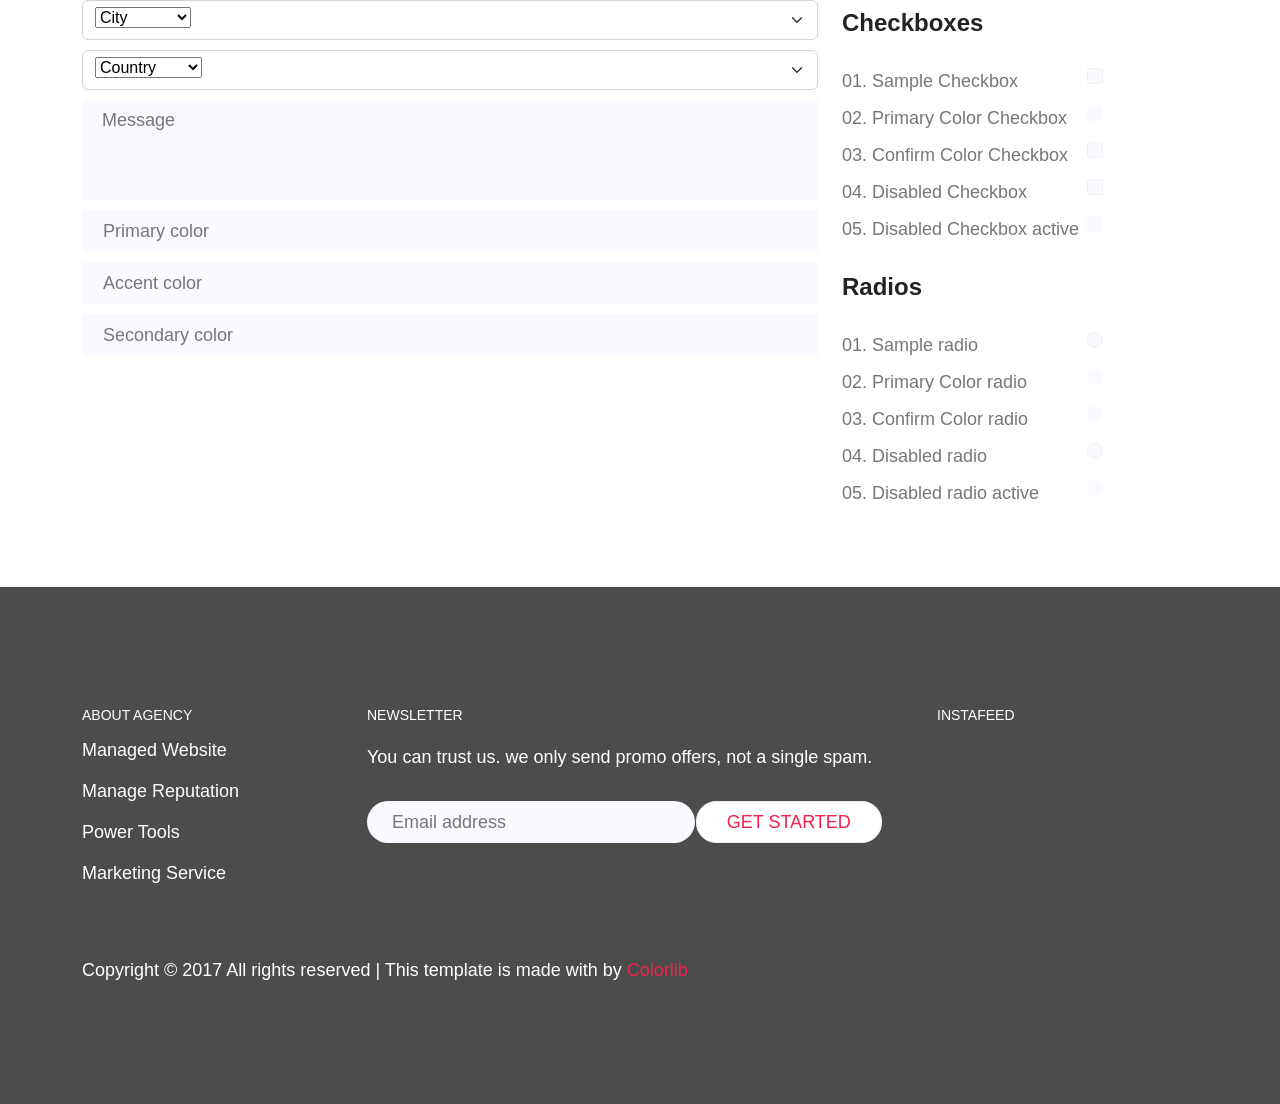
==== commit f0476aaa: "bootstrap升級為5，版面部分微調" ====
--- a/elements.html
+++ b/elements.html
@@ -24,7 +24,7 @@
 		<link rel="stylesheet" href="css/font-awesome.min.css">
 		<link rel="stylesheet" href="css/nice-select.css">
 		<link rel="stylesheet" href="css/magnific-popup.css">
-		<link rel="stylesheet" href="bootstrap-5.2.3/css/bootstrap.min.css">
+		<link rel="stylesheet" href="packages/bootstrap-5.2.3/css/bootstrap.min.css">
 		<link rel="stylesheet" href="css/main.css">
 	</head>
 	<body>
--- a/css/main.css
+++ b/css/main.css
@@ -0,0 +1,3041 @@
+/*--------------------------- Color variations ----------------------*/
+/* Medium Layout: 1280px */
+/* Tablet Layout: 768px */
+/* Mobile Layout: 320px */
+/* Wide Mobile Layout: 480px */
+/* =================================== */
+/*  Basic Style 
+/* =================================== */
+::-moz-selection {
+  /* Code for Firefox */
+  background-color: #f5204b;
+  color: #fff;
+}
+
+::selection {
+  background-color: #f5204b;
+  color: #fff;
+}
+
+::-webkit-input-placeholder {
+  /* WebKit, Blink, Edge */
+  color: #777777;
+  font-weight: 300;
+}
+
+:-moz-placeholder {
+  /* Mozilla Firefox 4 to 18 */
+  color: #777777;
+  opacity: 1;
+  font-weight: 300;
+}
+
+::-moz-placeholder {
+  /* Mozilla Firefox 19+ */
+  color: #777777;
+  opacity: 1;
+  font-weight: 300;
+}
+
+:-ms-input-placeholder {
+  /* Internet Explorer 10-11 */
+  color: #777777;
+  font-weight: 300;
+}
+
+::-ms-input-placeholder {
+  /* Microsoft Edge */
+  color: #777777;
+  font-weight: 300;
+}
+
+body {
+  color: #777777;
+  font-family: "PingFang TC","Heiti TC","Noto Sans TC","Noto Sans CJK TC",NotoSansCJKtc-Regular,source-han-sans-traditional,"Microsoft JhengHei Fixed","Microsoft JhengHei","微軟正黑體",sans-serif;
+  font-size: 18px;
+  font-weight: 300;
+  line-height: 1.5em;
+  position: relative;
+}
+
+ol, ul {
+  margin: 0;
+  padding: 0;
+  list-style: none;
+}
+
+select {
+  display: block;
+}
+
+figure {
+  margin: 0;
+}
+
+a {
+  -webkit-transition: all 0.3s ease 0s;
+  -moz-transition: all 0.3s ease 0s;
+  -o-transition: all 0.3s ease 0s;
+  transition: all 0.3s ease 0s;
+}
+
+iframe {
+  border: 0;
+}
+
+a, a:focus, a:hover {
+  text-decoration: none;
+  outline: 0;
+  color: #777777;
+}
+
+.btn.active.focus,
+.btn.active:focus,
+.btn.focus,
+.btn.focus:active,
+.btn:active:focus,
+.btn:focus {
+  text-decoration: none;
+  outline: 0;
+}
+
+.card-panel {
+  margin: 0;
+  padding: 60px;
+}
+
+/**
+ *  Typography
+ *
+ **/
+.btn i, .btn-large i, .btn-floating i, .btn-large i, .btn-flat i {
+  font-size: 1em;
+  line-height: inherit;
+}
+
+.gray-bg {
+  background: #f9f9ff;
+}
+
+h1, h2, h3,
+h4, h5, h6 {
+  font-family: "PingFang TC","Heiti TC","Noto Sans TC","Noto Sans CJK TC",NotoSansCJKtc-Regular,source-han-sans-traditional,"Microsoft JhengHei Fixed","Microsoft JhengHei","微軟正黑體",sans-serif;
+  color: #222222;
+  line-height: 1.2em !important;
+  margin-bottom: 0;
+  margin-top: 0;
+  font-weight: 600;
+}
+
+h1, .h1 {
+  font-size: 36px;
+}
+
+h2, .h2 {
+  font-size: 30px;
+}
+
+h3, .h3 {
+  font-size: 24px;
+}
+
+h4, .h4 {
+  font-size: 18px;
+}
+
+h5, .h5 {
+  font-size: 16px;
+}
+
+h6, .h6 {
+  font-size: 14px;
+  color: #222222;
+}
+
+td, th {
+  border-radius: 0px;
+}
+
+/**
+ * For modern browsers
+ * 1. The space content is one way to avoid an Opera bug when the
+ *    contenteditable attribute is included anywhere else in the document.
+ *    Otherwise it causes space to appear at the top and bottom of elements
+ *    that are clearfixed.
+ * 2. The use of `table` rather than `block` is only necessary if using
+ *    `:before` to contain the top-margins of child elements.
+ */
+.clear::before, .clear::after {
+  content: " ";
+  display: table;
+}
+
+.clear::after {
+  clear: both;
+}
+
+.fz-11 {
+  font-size: 11px;
+}
+
+.fz-12 {
+  font-size: 12px;
+}
+
+.fz-13 {
+  font-size: 13px;
+}
+
+.fz-14 {
+  font-size: 14px;
+}
+
+.fz-15 {
+  font-size: 15px;
+}
+
+.fz-16 {
+  font-size: 16px;
+}
+
+.fz-18 {
+  font-size: 18px;
+}
+
+.fz-30 {
+  font-size: 30px;
+}
+
+.fz-48 {
+  font-size: 48px !important;
+}
+
+.fw100 {
+  font-weight: 100;
+}
+
+.fw300 {
+  font-weight: 300;
+}
+
+.fw400 {
+  font-weight: 400 !important;
+}
+
+.fw500 {
+  font-weight: 500;
+}
+
+.f700 {
+  font-weight: 700;
+}
+
+.fsi {
+  font-style: italic;
+}
+
+.mt-10 {
+  margin-top: 10px;
+}
+
+.mt-15 {
+  margin-top: 15px;
+}
+
+.mt-20 {
+  margin-top: 20px;
+}
+
+.mt-25 {
+  margin-top: 25px;
+}
+
+.mt-30 {
+  margin-top: 30px;
+}
+
+.mt-35 {
+  margin-top: 35px;
+}
+
+.mt-40 {
+  margin-top: 40px;
+}
+
+.mt-50 {
+  margin-top: 50px;
+}
+
+.mt-60 {
+  margin-top: 60px;
+}
+
+.mt-70 {
+  margin-top: 70px;
+}
+
+.mt-80 {
+  margin-top: 80px;
+}
+
+.mt-100 {
+  margin-top: 100px;
+}
+
+.mt-120 {
+  margin-top: 120px;
+}
+
+.mt-150 {
+  margin-top: 150px;
+}
+
+.ml-0 {
+  margin-left: 0 !important;
+}
+
+.ml-5 {
+  margin-left: 5px !important;
+}
+
+.ml-10 {
+  margin-left: 10px;
+}
+
+.ml-15 {
+  margin-left: 15px;
+}
+
+.ml-20 {
+  margin-left: 20px;
+}
+
+.ml-30 {
+  margin-left: 30px;
+}
+
+.ml-50 {
+  margin-left: 50px;
+}
+
+.mr-0 {
+  margin-right: 0 !important;
+}
+
+.mr-5 {
+  margin-right: 5px !important;
+}
+
+.mr-15 {
+  margin-right: 15px;
+}
+
+.mr-10 {
+  margin-right: 10px;
+}
+
+.mr-20 {
+  margin-right: 20px;
+}
+
+.mr-30 {
+  margin-right: 30px;
+}
+
+.mr-50 {
+  margin-right: 50px;
+}
+
+.mb-0 {
+  margin-bottom: 0px;
+}
+
+.mb-0-i {
+  margin-bottom: 0px !important;
+}
+
+.mb-5 {
+  margin-bottom: 5px;
+}
+
+.mb-10 {
+  margin-bottom: 10px;
+}
+
+.mb-15 {
+  margin-bottom: 15px;
+}
+
+.mb-20 {
+  margin-bottom: 20px;
+}
+
+.mb-25 {
+  margin-bottom: 25px;
+}
+
+.mb-30 {
+  margin-bottom: 30px;
+}
+
+.mb-40 {
+  margin-bottom: 40px;
+}
+
+.mb-50 {
+  margin-bottom: 50px;
+}
+
+.mb-60 {
+  margin-bottom: 60px;
+}
+
+.mb-70 {
+  margin-bottom: 70px;
+}
+
+.mb-80 {
+  margin-bottom: 80px;
+}
+
+.mb-90 {
+  margin-bottom: 90px;
+}
+
+.mb-100 {
+  margin-bottom: 100px;
+}
+
+.pt-0 {
+  padding-top: 0px;
+}
+
+.pt-10 {
+  padding-top: 10px;
+}
+
+.pt-15 {
+  padding-top: 15px;
+}
+
+.pt-20 {
+  padding-top: 20px;
+}
+
+.pt-25 {
+  padding-top: 25px;
+}
+
+.pt-30 {
+  padding-top: 30px;
+}
+
+.pt-40 {
+  padding-top: 40px;
+}
+
+.pt-50 {
+  padding-top: 50px;
+}
+
+.pt-60 {
+  padding-top: 60px;
+}
+
+.pt-70 {
+  padding-top: 70px;
+}
+
+.pt-80 {
+  padding-top: 80px;
+}
+
+.pt-90 {
+  padding-top: 90px;
+}
+
+.pt-100 {
+  padding-top: 100px;
+}
+
+.pt-150 {
+  padding-top: 150px;
+}
+
+.pb-0 {
+  padding-bottom: 0px;
+}
+
+.pb-10 {
+  padding-bottom: 10px;
+}
+
+.pb-15 {
+  padding-bottom: 15px;
+}
+
+.pb-20 {
+  padding-bottom: 20px;
+}
+
+.pb-25 {
+  padding-bottom: 25px;
+}
+
+.pb-30 {
+  padding-bottom: 30px;
+}
+
+.pb-40 {
+  padding-bottom: 40px;
+}
+
+.pb-50 {
+  padding-bottom: 50px;
+}
+
+.pb-60 {
+  padding-bottom: 60px;
+}
+
+.pb-70 {
+  padding-bottom: 70px;
+}
+
+.pb-80 {
+  padding-bottom: 80px;
+}
+
+.pb-90 {
+  padding-bottom: 90px;
+}
+
+.pb-100 {
+  padding-bottom: 100px;
+}
+
+.pb-150 {
+  padding-bottom: 150px;
+}
+
+.pr-30 {
+  padding-right: 30px;
+}
+
+.pl-30 {
+  padding-left: 30px;
+}
+
+.p-40 {
+  padding: 40px;
+}
+
+.float-left {
+  float: left;
+}
+
+.float-right {
+  float: right;
+}
+
+.text-italic {
+  font-style: italic;
+}
+
+.text-white {
+  color: #fff;
+}
+
+.transition {
+  -webkit-transition: all 0.3s ease 0s;
+  -moz-transition: all 0.3s ease 0s;
+  -o-transition: all 0.3s ease 0s;
+  transition: all 0.3s ease 0s;
+}
+
+.section-full {
+  padding: 100px 0;
+}
+
+.section-half {
+  padding: 75px 0;
+}
+
+.flex {
+  display: -webkit-box;
+  display: -webkit-flex;
+  display: -moz-flex;
+  display: -ms-flexbox;
+  display: flex;
+}
+
+.inline-flex {
+  display: -webkit-inline-box;
+  display: -webkit-inline-flex;
+  display: -moz-inline-flex;
+  display: -ms-inline-flexbox;
+  display: inline-flex;
+}
+
+.flex-grow {
+  -webkit-box-flex: 1;
+  -webkit-flex-grow: 1;
+  -moz-flex-grow: 1;
+  -ms-flex-positive: 1;
+  flex-grow: 1;
+}
+
+.flex-wrap {
+  -webkit-flex-wrap: wrap;
+  -moz-flex-wrap: wrap;
+  -ms-flex-wrap: wrap;
+  flex-wrap: wrap;
+}
+
+.flex-left {
+  -webkit-box-pack: start;
+  -ms-flex-pack: start;
+  -webkit-justify-content: flex-start;
+  -moz-justify-content: flex-start;
+  justify-content: flex-start;
+}
+
+.flex-middle {
+  -webkit-box-align: center;
+  -ms-flex-align: center;
+  -webkit-align-items: center;
+  -moz-align-items: center;
+  align-items: center;
+}
+
+.flex-right {
+  -webkit-box-pack: end;
+  -ms-flex-pack: end;
+  -webkit-justify-content: flex-end;
+  -moz-justify-content: flex-end;
+  justify-content: flex-end;
+}
+
+.flex-top {
+  -webkit-align-self: flex-start;
+  -moz-align-self: flex-start;
+  -ms-flex-item-align: start;
+  align-self: flex-start;
+}
+
+.flex-center {
+  -webkit-box-pack: center;
+  -ms-flex-pack: center;
+  -webkit-justify-content: center;
+  -moz-justify-content: center;
+  justify-content: center;
+}
+
+.flex-bottom {
+  -webkit-align-self: flex-end;
+  -moz-align-self: flex-end;
+  -ms-flex-item-align: end;
+  align-self: flex-end;
+}
+
+.space-between {
+  -webkit-box-pack: justify;
+  -ms-flex-pack: justify;
+  -webkit-justify-content: space-between;
+  -moz-justify-content: space-between;
+  justify-content: space-between;
+}
+
+.space-around {
+  -ms-flex-pack: distribute;
+  -webkit-justify-content: space-around;
+  -moz-justify-content: space-around;
+  justify-content: space-around;
+}
+
+.flex-column {
+  -webkit-box-direction: normal;
+  -webkit-box-orient: vertical;
+  -webkit-flex-direction: column;
+  -moz-flex-direction: column;
+  -ms-flex-direction: column;
+  flex-direction: column;
+}
+
+.flex-cell {
+  display: -webkit-box;
+  display: -webkit-flex;
+  display: -moz-flex;
+  display: -ms-flexbox;
+  display: flex;
+  -webkit-box-flex: 1;
+  -webkit-flex-grow: 1;
+  -moz-flex-grow: 1;
+  -ms-flex-positive: 1;
+  flex-grow: 1;
+}
+
+.display-table {
+  display: table;
+}
+
+.light {
+  color: #fff;
+}
+
+.dark {
+  color: #000;
+}
+
+.relative {
+  position: relative;
+}
+
+.overflow-hidden {
+  overflow: hidden;
+}
+
+.overlay {
+  position: absolute;
+  left: 0;
+  right: 0;
+  top: 0;
+  bottom: 0;
+}
+
+.container.fullwidth {
+  width: 100%;
+}
+
+.container.no-padding {
+  padding-left: 0;
+  padding-right: 0;
+}
+
+.no-padding {
+  padding: 0;
+}
+
+.section-bg {
+  background: #f9fafc;
+}
+
+@media (max-width: 767px) {
+  .no-flex-xs {
+    display: block !important;
+  }
+}
+
+.row.no-margin {
+  margin-left: 0;
+  margin-right: 0;
+}
+
+.sample-text-area {
+  background: #fff;
+  padding: 100px 0 70px 0;
+}
+
+.text-heading {
+  margin-bottom: 30px;
+  font-size: 24px;
+}
+
+b, i, sup, sub, u, del {
+  color: #f5204b;
+}
+
+h1 {
+  font-size: 36px;
+}
+
+h2 {
+  font-size: 30px;
+}
+
+h3 {
+  font-size: 24px;
+}
+
+h4 {
+  font-size: 18px;
+}
+
+h5 {
+  font-size: 16px;
+}
+
+h6 {
+  font-size: 14px;
+}
+
+h1, h2, h3, h4, h5, h6 {
+  line-height: 1.5em;
+}
+
+.typography h1, .typography h2, .typography h3, .typography h4, .typography h5, .typography h6 {
+  color: #777777;
+}
+
+.button-area {
+  background: #fff;
+}
+
+.button-area .border-top-generic {
+  padding: 70px 15px;
+  border-top: 1px dotted #eee;
+}
+
+.button-group-area .genric-btn {
+  margin-right: 10px;
+  margin-top: 10px;
+}
+
+.button-group-area .genric-btn:last-child {
+  margin-right: 0;
+}
+
+.genric-btn {
+  display: inline-block;
+  outline: none;
+  line-height: 40px;
+  padding: 0 30px;
+  font-size: 1em;
+  text-align: center;
+  text-decoration: none;
+  font-weight: 500;
+  cursor: pointer;
+  -webkit-transition: all 0.3s ease 0s;
+  -moz-transition: all 0.3s ease 0s;
+  -o-transition: all 0.3s ease 0s;
+  transition: all 0.3s ease 0s;
+}
+
+.genric-btn:focus {
+  outline: none;
+}
+
+.genric-btn.e-large {
+  padding: 0 40px;
+  line-height: 50px;
+}
+
+.genric-btn.large {
+  line-height: 45px;
+}
+
+.genric-btn.medium {
+  line-height: 30px;
+}
+
+.genric-btn.small {
+  line-height: 25px;
+}
+
+.genric-btn.radius {
+  border-radius: 3px;
+}
+
+.genric-btn.circle {
+  border-radius: 20px;
+}
+
+.genric-btn.arrow {
+  display: -webkit-inline-box;
+  display: -ms-inline-flexbox;
+  display: inline-flex;
+  -webkit-box-align: center;
+  -ms-flex-align: center;
+  align-items: center;
+}
+
+.genric-btn.arrow span {
+  margin-left: 10px;
+}
+
+.genric-btn.default {
+  color: #222222;
+  background: #f9f9ff;
+  border: 1px solid transparent;
+}
+
+.genric-btn.default:hover {
+  border: 1px solid #f9f9ff;
+  background: #fff;
+}
+
+.genric-btn.default-border {
+  border: 1px solid #f9f9ff;
+  background: #fff;
+}
+
+.genric-btn.default-border:hover {
+  color: #222222;
+  background: #f9f9ff;
+  border: 1px solid transparent;
+}
+
+.genric-btn.primary {
+  color: #fff;
+  background: #f5204b;
+  border: 1px solid transparent;
+}
+
+.genric-btn.primary i {
+  color: #fff;
+  margin-left: -5px;
+  margin-right: 5px;
+}
+
+.genric-btn.primary:hover {
+  color: #f5204b;
+  border: 1px solid #f5204b;
+  background: #fff;
+}
+
+.genric-btn.primary:hover i {
+  color: #f5204b;
+}
+
+.genric-btn.primary-border {
+  color: #f5204b;
+  border: 1px solid #f5204b;
+  background: #fff;
+}
+
+.genric-btn.primary-border:hover {
+  color: #fff;
+  background: #f5204b;
+  border: 1px solid transparent;
+}
+
+.genric-btn.success {
+  color: #fff;
+  background: #4cd3e3;
+  border: 1px solid transparent;
+}
+
+.genric-btn.success:hover {
+  color: #4cd3e3;
+  border: 1px solid #4cd3e3;
+  background: #fff;
+}
+
+.genric-btn.success-border {
+  color: #4cd3e3;
+  border: 1px solid #4cd3e3;
+  background: #fff;
+}
+
+.genric-btn.success-border:hover {
+  color: #fff;
+  background: #4cd3e3;
+  border: 1px solid transparent;
+}
+
+.genric-btn.info {
+  color: #fff;
+  background: #38a4ff;
+  border: 1px solid transparent;
+}
+
+.genric-btn.info:hover {
+  color: #38a4ff;
+  border: 1px solid #38a4ff;
+  background: #fff;
+}
+
+.genric-btn.info-border {
+  color: #38a4ff;
+  border: 1px solid #38a4ff;
+  background: #fff;
+}
+
+.genric-btn.info-border:hover {
+  color: #fff;
+  background: #38a4ff;
+  border: 1px solid transparent;
+}
+
+.genric-btn.warning {
+  color: #fff;
+  background: #f4e700;
+  border: 1px solid transparent;
+}
+
+.genric-btn.warning:hover {
+  color: #f4e700;
+  border: 1px solid #f4e700;
+  background: #fff;
+}
+
+.genric-btn.warning-border {
+  color: #f4e700;
+  border: 1px solid #f4e700;
+  background: #fff;
+}
+
+.genric-btn.warning-border:hover {
+  color: #fff;
+  background: #f4e700;
+  border: 1px solid transparent;
+}
+
+.genric-btn.danger {
+  color: #fff;
+  background: #f44a40;
+  border: 1px solid transparent;
+}
+
+.genric-btn.danger:hover {
+  color: #f44a40;
+  border: 1px solid #f44a40;
+  background: #fff;
+}
+
+.genric-btn.danger-border {
+  color: #f44a40;
+  border: 1px solid #f44a40;
+  background: #fff;
+}
+
+.genric-btn.danger-border:hover {
+  color: #fff;
+  background: #f44a40;
+  border: 1px solid transparent;
+}
+
+.genric-btn.link {
+  color: #222222;
+  background: #f9f9ff;
+  text-decoration: underline;
+  border: 1px solid transparent;
+}
+
+.genric-btn.link:hover {
+  color: #222222;
+  border: 1px solid #f9f9ff;
+  background: #fff;
+}
+
+.genric-btn.link-border {
+  color: #222222;
+  border: 1px solid #f9f9ff;
+  background: #fff;
+  text-decoration: underline;
+}
+
+.genric-btn.link-border:hover {
+  color: #222222;
+  background: #f9f9ff;
+  border: 1px solid transparent;
+}
+
+.genric-btn.disable {
+  color: #222222, 0.3;
+  background: #f9f9ff;
+  border: 1px solid transparent;
+  cursor: not-allowed;
+}
+
+.generic-blockquote {
+  padding: 30px 50px 30px 30px;
+  background: #f9f9ff;
+  border-left: 2px solid #f5204b;
+}
+
+.progress-table-wrap {
+  overflow-x: scroll;
+}
+
+.progress-table {
+  background: #f9f9ff;
+  padding: 15px 0px 30px 0px;
+  min-width: 800px;
+}
+
+.progress-table .serial {
+  width: 11.83%;
+  padding-left: 30px;
+}
+
+.progress-table .country {
+  width: 28.07%;
+}
+
+.progress-table .visit {
+  width: 19.74%;
+}
+
+.progress-table .percentage {
+  width: 40.36%;
+  padding-right: 50px;
+}
+
+.progress-table .table-head {
+  display: flex;
+}
+
+.progress-table .table-head .serial, .progress-table .table-head .country, .progress-table .table-head .visit, .progress-table .table-head .percentage {
+  color: #222222;
+  line-height: 40px;
+  text-transform: uppercase;
+  font-weight: 500;
+}
+
+.progress-table .table-row {
+  padding: 15px 0;
+  border-top: 1px solid #edf3fd;
+  display: flex;
+}
+
+.progress-table .table-row .serial, .progress-table .table-row .country, .progress-table .table-row .visit, .progress-table .table-row .percentage {
+  display: flex;
+  align-items: center;
+}
+
+.progress-table .table-row .country img {
+  margin-right: 15px;
+}
+
+.progress-table .table-row .percentage .progress {
+  width: 80%;
+  border-radius: 0px;
+  background: transparent;
+}
+
+.progress-table .table-row .percentage .progress .progress-bar {
+  height: 5px;
+  line-height: 5px;
+}
+
+.progress-table .table-row .percentage .progress .progress-bar.color-1 {
+  background-color: #6382e6;
+}
+
+.progress-table .table-row .percentage .progress .progress-bar.color-2 {
+  background-color: #e66686;
+}
+
+.progress-table .table-row .percentage .progress .progress-bar.color-3 {
+  background-color: #f09359;
+}
+
+.progress-table .table-row .percentage .progress .progress-bar.color-4 {
+  background-color: #73fbaf;
+}
+
+.progress-table .table-row .percentage .progress .progress-bar.color-5 {
+  background-color: #73fbaf;
+}
+
+.progress-table .table-row .percentage .progress .progress-bar.color-6 {
+  background-color: #6382e6;
+}
+
+.progress-table .table-row .percentage .progress .progress-bar.color-7 {
+  background-color: #a367e7;
+}
+
+.progress-table .table-row .percentage .progress .progress-bar.color-8 {
+  background-color: #e66686;
+}
+
+.single-gallery-image {
+  margin-top: 30px;
+  background-repeat: no-repeat !important;
+  background-position: center center !important;
+  background-size: cover !important;
+  height: 200px;
+}
+
+.half-side-image {
+  max-width: 100%;
+  max-height: 300px;
+}
+
+.list-style {
+  width: 14px;
+  height: 14px;
+}
+
+.unordered-list li {
+  position: relative;
+  padding-left: 30px;
+  line-height: 1.82em !important;
+}
+
+.unordered-list li:before {
+  content: "";
+  position: absolute;
+  width: 14px;
+  height: 14px;
+  border: 3px solid #f5204b;
+  background: #fff;
+  top: 4px;
+  left: 0;
+  border-radius: 50%;
+}
+
+.ordered-list {
+  margin-left: 30px;
+}
+
+.ordered-list li {
+  list-style-type: decimal-leading-zero;
+  color: #f5204b;
+  font-weight: 500;
+  line-height: 1.82em !important;
+}
+
+.ordered-list li span {
+  font-weight: 300;
+  color: #777777;
+}
+
+.ordered-list-alpha li {
+  margin-left: 30px;
+  list-style-type: lower-alpha;
+  color: #f5204b;
+  font-weight: 500;
+  line-height: 1.82em !important;
+}
+
+.ordered-list-alpha li span {
+  font-weight: 300;
+  color: #777777;
+}
+
+.ordered-list-roman li {
+  margin-left: 30px;
+  list-style-type: lower-roman;
+  color: #f5204b;
+  font-weight: 500;
+  line-height: 1.82em !important;
+}
+
+.ordered-list-roman li span {
+  font-weight: 300;
+  color: #777777;
+}
+
+.single-input {
+  display: block;
+  width: 100%;
+  line-height: 40px;
+  border: none;
+  outline: none;
+  background: #f9f9ff;
+  padding: 0 20px;
+}
+
+.single-input:focus {
+  outline: none;
+}
+
+.input-group-icon {
+  position: relative;
+}
+
+.input-group-icon .icon {
+  position: absolute;
+  left: 20px;
+  top: 0;
+  line-height: 40px;
+  z-index: 3;
+}
+
+.input-group-icon .icon i {
+  color: #797979;
+}
+
+.input-group-icon .single-input {
+  padding-left: 45px;
+}
+
+.single-textarea {
+  display: block;
+  width: 100%;
+  line-height: 40px;
+  border: none;
+  outline: none;
+  background: #f9f9ff;
+  padding: 0 20px;
+  height: 100px;
+  resize: none;
+}
+
+.single-textarea:focus {
+  outline: none;
+}
+
+.single-input-primary {
+  display: block;
+  width: 100%;
+  line-height: 40px;
+  border: 1px solid transparent;
+  outline: none;
+  background: #f9f9ff;
+  padding: 0 20px;
+}
+
+.single-input-primary:focus {
+  outline: none;
+  border: 1px solid #f5204b;
+}
+
+.single-input-accent {
+  display: block;
+  width: 100%;
+  line-height: 40px;
+  border: 1px solid transparent;
+  outline: none;
+  background: #f9f9ff;
+  padding: 0 20px;
+}
+
+.single-input-accent:focus {
+  outline: none;
+  border: 1px solid #eb6b55;
+}
+
+.single-input-secondary {
+  display: block;
+  width: 100%;
+  line-height: 40px;
+  border: 1px solid transparent;
+  outline: none;
+  background: #f9f9ff;
+  padding: 0 20px;
+}
+
+.single-input-secondary:focus {
+  outline: none;
+  border: 1px solid #f09359;
+}
+
+.default-switch {
+  width: 35px;
+  height: 17px;
+  border-radius: 8.5px;
+  background: #f9f9ff;
+  position: relative;
+  cursor: pointer;
+}
+
+.default-switch input {
+  position: absolute;
+  left: 0;
+  top: 0;
+  right: 0;
+  bottom: 0;
+  width: 100%;
+  height: 100%;
+  opacity: 0;
+  cursor: pointer;
+}
+
+.default-switch input + label {
+  position: absolute;
+  top: 1px;
+  left: 1px;
+  width: 15px;
+  height: 15px;
+  border-radius: 50%;
+  background: #f5204b;
+  -webkit-transition: all 0.2s;
+  -moz-transition: all 0.2s;
+  -o-transition: all 0.2s;
+  transition: all 0.2s;
+  box-shadow: 0px 4px 5px 0px rgba(0, 0, 0, 0.2);
+  cursor: pointer;
+}
+
+.default-switch input:checked + label {
+  left: 19px;
+}
+
+.primary-switch {
+  width: 35px;
+  height: 17px;
+  border-radius: 8.5px;
+  background: #f9f9ff;
+  position: relative;
+  cursor: pointer;
+}
+
+.primary-switch input {
+  position: absolute;
+  left: 0;
+  top: 0;
+  right: 0;
+  bottom: 0;
+  width: 100%;
+  height: 100%;
+  opacity: 0;
+}
+
+.primary-switch input + label {
+  position: absolute;
+  left: 0;
+  top: 0;
+  right: 0;
+  bottom: 0;
+  width: 100%;
+  height: 100%;
+}
+
+.primary-switch input + label:before {
+  content: "";
+  position: absolute;
+  left: 0;
+  top: 0;
+  right: 0;
+  bottom: 0;
+  width: 100%;
+  height: 100%;
+  background: transparent;
+  border-radius: 8.5px;
+  cursor: pointer;
+  -webkit-transition: all 0.2s;
+  -moz-transition: all 0.2s;
+  -o-transition: all 0.2s;
+  transition: all 0.2s;
+}
+
+.primary-switch input + label:after {
+  content: "";
+  position: absolute;
+  top: 1px;
+  left: 1px;
+  width: 15px;
+  height: 15px;
+  border-radius: 50%;
+  background: #fff;
+  -webkit-transition: all 0.2s;
+  -moz-transition: all 0.2s;
+  -o-transition: all 0.2s;
+  transition: all 0.2s;
+  box-shadow: 0px 4px 5px 0px rgba(0, 0, 0, 0.2);
+  cursor: pointer;
+}
+
+.primary-switch input:checked + label:after {
+  left: 19px;
+}
+
+.primary-switch input:checked + label:before {
+  background: #f5204b;
+}
+
+.confirm-switch {
+  width: 35px;
+  height: 17px;
+  border-radius: 8.5px;
+  background: #f9f9ff;
+  position: relative;
+  cursor: pointer;
+}
+
+.confirm-switch input {
+  position: absolute;
+  left: 0;
+  top: 0;
+  right: 0;
+  bottom: 0;
+  width: 100%;
+  height: 100%;
+  opacity: 0;
+}
+
+.confirm-switch input + label {
+  position: absolute;
+  left: 0;
+  top: 0;
+  right: 0;
+  bottom: 0;
+  width: 100%;
+  height: 100%;
+}
+
+.confirm-switch input + label:before {
+  content: "";
+  position: absolute;
+  left: 0;
+  top: 0;
+  right: 0;
+  bottom: 0;
+  width: 100%;
+  height: 100%;
+  background: transparent;
+  border-radius: 8.5px;
+  -webkit-transition: all 0.2s;
+  -moz-transition: all 0.2s;
+  -o-transition: all 0.2s;
+  transition: all 0.2s;
+  cursor: pointer;
+}
+
+.confirm-switch input + label:after {
+  content: "";
+  position: absolute;
+  top: 1px;
+  left: 1px;
+  width: 15px;
+  height: 15px;
+  border-radius: 50%;
+  background: #fff;
+  -webkit-transition: all 0.2s;
+  -moz-transition: all 0.2s;
+  -o-transition: all 0.2s;
+  transition: all 0.2s;
+  box-shadow: 0px 4px 5px 0px rgba(0, 0, 0, 0.2);
+  cursor: pointer;
+}
+
+.confirm-switch input:checked + label:after {
+  left: 19px;
+}
+
+.confirm-switch input:checked + label:before {
+  background: #4cd3e3;
+}
+
+.primary-checkbox {
+  width: 16px;
+  height: 16px;
+  border-radius: 3px;
+  background: #f9f9ff;
+  position: relative;
+  cursor: pointer;
+}
+
+.primary-checkbox input {
+  position: absolute;
+  left: 0;
+  top: 0;
+  right: 0;
+  bottom: 0;
+  width: 100%;
+  height: 100%;
+  opacity: 0;
+}
+
+.primary-checkbox input + label {
+  position: absolute;
+  left: 0;
+  top: 0;
+  right: 0;
+  bottom: 0;
+  width: 100%;
+  height: 100%;
+  border-radius: 3px;
+  cursor: pointer;
+  border: 1px solid #f1f1f1;
+}
+
+.primary-checkbox input:checked + label {
+  background: url(../img/elements/primary-check.png) no-repeat center center/cover;
+  border: none;
+}
+
+.confirm-checkbox {
+  width: 16px;
+  height: 16px;
+  border-radius: 3px;
+  background: #f9f9ff;
+  position: relative;
+  cursor: pointer;
+}
+
+.confirm-checkbox input {
+  position: absolute;
+  left: 0;
+  top: 0;
+  right: 0;
+  bottom: 0;
+  width: 100%;
+  height: 100%;
+  opacity: 0;
+}
+
+.confirm-checkbox input + label {
+  position: absolute;
+  left: 0;
+  top: 0;
+  right: 0;
+  bottom: 0;
+  width: 100%;
+  height: 100%;
+  border-radius: 3px;
+  cursor: pointer;
+  border: 1px solid #f1f1f1;
+}
+
+.confirm-checkbox input:checked + label {
+  background: url(../img/elements/success-check.png) no-repeat center center/cover;
+  border: none;
+}
+
+.disabled-checkbox {
+  width: 16px;
+  height: 16px;
+  border-radius: 3px;
+  background: #f9f9ff;
+  position: relative;
+  cursor: pointer;
+}
+
+.disabled-checkbox input {
+  position: absolute;
+  left: 0;
+  top: 0;
+  right: 0;
+  bottom: 0;
+  width: 100%;
+  height: 100%;
+  opacity: 0;
+}
+
+.disabled-checkbox input + label {
+  position: absolute;
+  left: 0;
+  top: 0;
+  right: 0;
+  bottom: 0;
+  width: 100%;
+  height: 100%;
+  border-radius: 3px;
+  cursor: pointer;
+  border: 1px solid #f1f1f1;
+}
+
+.disabled-checkbox input:disabled {
+  cursor: not-allowed;
+  z-index: 3;
+}
+
+.disabled-checkbox input:checked + label {
+  background: url(../img/elements/disabled-check.png) no-repeat center center/cover;
+  border: none;
+}
+
+.primary-radio {
+  width: 16px;
+  height: 16px;
+  border-radius: 8px;
+  background: #f9f9ff;
+  position: relative;
+  cursor: pointer;
+}
+
+.primary-radio input {
+  position: absolute;
+  left: 0;
+  top: 0;
+  right: 0;
+  bottom: 0;
+  width: 100%;
+  height: 100%;
+  opacity: 0;
+}
+
+.primary-radio input + label {
+  position: absolute;
+  left: 0;
+  top: 0;
+  right: 0;
+  bottom: 0;
+  width: 100%;
+  height: 100%;
+  border-radius: 8px;
+  cursor: pointer;
+  border: 1px solid #f1f1f1;
+}
+
+.primary-radio input:checked + label {
+  background: url(../img/elements/primary-radio.png) no-repeat center center/cover;
+  border: none;
+}
+
+.confirm-radio {
+  width: 16px;
+  height: 16px;
+  border-radius: 8px;
+  background: #f9f9ff;
+  position: relative;
+  cursor: pointer;
+}
+
+.confirm-radio input {
+  position: absolute;
+  left: 0;
+  top: 0;
+  right: 0;
+  bottom: 0;
+  width: 100%;
+  height: 100%;
+  opacity: 0;
+}
+
+.confirm-radio input + label {
+  position: absolute;
+  left: 0;
+  top: 0;
+  right: 0;
+  bottom: 0;
+  width: 100%;
+  height: 100%;
+  border-radius: 8px;
+  cursor: pointer;
+  border: 1px solid #f1f1f1;
+}
+
+.confirm-radio input:checked + label {
+  background: url(../img/elements/success-radio.png) no-repeat center center/cover;
+  border: none;
+}
+
+.disabled-radio {
+  width: 16px;
+  height: 16px;
+  border-radius: 8px;
+  background: #f9f9ff;
+  position: relative;
+  cursor: pointer;
+}
+
+.disabled-radio input {
+  position: absolute;
+  left: 0;
+  top: 0;
+  right: 0;
+  bottom: 0;
+  width: 100%;
+  height: 100%;
+  opacity: 0;
+}
+
+.disabled-radio input + label {
+  position: absolute;
+  left: 0;
+  top: 0;
+  right: 0;
+  bottom: 0;
+  width: 100%;
+  height: 100%;
+  border-radius: 8px;
+  cursor: pointer;
+  border: 1px solid #f1f1f1;
+}
+
+.disabled-radio input:disabled {
+  cursor: not-allowed;
+  z-index: 3;
+}
+
+.disabled-radio input:checked + label {
+  background: url(../img/elements/disabled-radio.png) no-repeat center center/cover;
+  border: none;
+}
+
+.default-select {
+  height: 40px;
+}
+
+.default-select .nice-select {
+  border: none;
+  border-radius: 0px;
+  height: 40px;
+  background: #f9f9ff;
+  padding-left: 20px;
+  padding-right: 40px;
+}
+
+.default-select .nice-select .list {
+  margin-top: 0;
+  border: none;
+  border-radius: 0px;
+  box-shadow: none;
+  width: 100%;
+  padding: 10px 0 10px 0px;
+}
+
+.default-select .nice-select .list .option {
+  font-weight: 300;
+  -webkit-transition: all 0.3s ease 0s;
+  -moz-transition: all 0.3s ease 0s;
+  -o-transition: all 0.3s ease 0s;
+  transition: all 0.3s ease 0s;
+  line-height: 28px;
+  min-height: 28px;
+  font-size: 12px;
+  padding-left: 20px;
+}
+
+.default-select .nice-select .list .option.selected {
+  color: #f5204b;
+  background: transparent;
+}
+
+.default-select .nice-select .list .option:hover {
+  color: #f5204b;
+  background: transparent;
+}
+
+.default-select .current {
+  margin-right: 50px;
+  font-weight: 300;
+}
+
+.default-select .nice-select::after {
+  right: 20px;
+}
+
+.form-select {
+  height: 40px;
+  width: 100%;
+}
+
+.form-select .nice-select {
+  border: none;
+  border-radius: 0px;
+  height: 40px;
+  background: #f9f9ff;
+  padding-left: 45px;
+  padding-right: 40px;
+  width: 100%;
+}
+
+.form-select .nice-select .list {
+  margin-top: 0;
+  border: none;
+  border-radius: 0px;
+  box-shadow: none;
+  width: 100%;
+  padding: 10px 0 10px 0px;
+}
+
+.form-select .nice-select .list .option {
+  font-weight: 300;
+  -webkit-transition: all 0.3s ease 0s;
+  -moz-transition: all 0.3s ease 0s;
+  -o-transition: all 0.3s ease 0s;
+  transition: all 0.3s ease 0s;
+  line-height: 28px;
+  min-height: 28px;
+  font-size: 12px;
+  padding-left: 45px;
+}
+
+.form-select .nice-select .list .option.selected {
+  color: #f5204b;
+  background: transparent;
+}
+
+.form-select .nice-select .list .option:hover {
+  color: #f5204b;
+  background: transparent;
+}
+
+.form-select .current {
+  margin-right: 50px;
+  font-weight: 300;
+}
+
+.form-select .nice-select::after {
+  right: 20px;
+}
+
+body {
+  position: relative;
+}
+
+.default-header {
+  padding: 0px;
+  position: absolute;
+  top: 0;
+  left: 0;
+  width: 100%;
+  z-index: 9;
+  transition: background 0.3s ease, box-shadow 0.3s ease;
+}
+
+/* 捲動超過 banner 後常駐在頂部 */
+.default-header.sticky {
+  position: fixed;
+  background: rgba(20, 20, 20, 0.95);
+  box-shadow: 0 2px 8px rgba(0, 0, 0, 0.35);
+}
+
+.menu-bar {
+  cursor: pointer;
+}
+
+.menu-bar span {
+  color: #fff;
+  font-size: 24px;
+}
+
+.main-menubar {
+  position: relative;
+}
+
+nav {
+  margin-right: 70px;
+  -webkit-transition: all 0.3s ease 0s;
+  -moz-transition: all 0.3s ease 0s;
+  -o-transition: all 0.3s ease 0s;
+  transition: all 0.3s ease 0s;
+  transform-origin: 100% 50%;
+  /* 電腦版：永遠展開 */
+  transform: scale(1);
+}
+
+@media (max-width: 767px) {
+  .main-menubar {
+    position: inherit;
+  }
+  nav {
+    margin-right: 0;
+    position: absolute;
+    right: 0;
+    top: 140px;
+    text-align: right;
+    padding: 20px 0;
+    z-index: 5;
+    background: #f5204b;
+    display: flex;
+    flex-direction: column;
+    /* 手機版：預設收起 */
+    transform: scale(0);
+  }
+  .default-header.sticky{
+    display: none;
+  }
+}
+
+nav.hide {
+  transform: scale(0);
+}
+
+/* 手機版：點漢堡後展開 */
+@media (max-width: 767px) {
+  nav.open {
+    transform: scale(1);
+  }
+}
+
+nav a {
+  font-weight: 500;
+  text-transform: uppercase;
+  color: #fff;
+  margin: 0 25px;
+  display: inline-block;
+}
+
+@media (max-width: 767px) {
+  nav a {
+    margin: 5px 25px;
+  }
+}
+
+nav a:hover {
+  color: rgba(255, 255, 255, 0.75);
+}
+
+.section-gap {
+  padding: 120px 0;
+}
+
+.section-title {
+  padding-bottom: 30px;
+}
+
+.section-title h2 {
+  margin-bottom: 20px;
+}
+
+.section-title p {
+  font-size: 16px;
+  margin-bottom: 0;
+}
+
+@media (max-width: 991px) {
+  .section-title p br {
+    display: none;
+  }
+}
+
+.primary-btn {
+  line-height: 40px;
+  padding: 0 30px;
+  border-radius: 20px;
+  background: transparent;
+  border: 1px solid #eee;
+  color: #f5204b;
+  display: inline-block;
+  font-weight: 500;
+  position: relative;
+  -webkit-transition: all 0.3s ease 0s;
+  -moz-transition: all 0.3s ease 0s;
+  -o-transition: all 0.3s ease 0s;
+  transition: all 0.3s ease 0s;
+  cursor: pointer;
+  text-transform: uppercase;
+  -moz-background-clip: padding;
+  -webkit-background-clip: padding-box;
+  background-clip: padding-box;
+}
+
+.primary-btn:focus {
+  outline: none;
+}
+
+.primary-btn:hover {
+  background: #f5204b;
+  border: 1px solid #f5204b;
+  color: #fff;
+}
+
+.banner-area .overlay-bg {
+  background: linear-gradient(rgba(0, 0, 0, 0.75), rgba(0, 0, 0, 0.75)), url(../img/talk4.jpg) no-repeat center center/cover;
+}
+
+@media (max-width: 767px) {
+  .banner-area .fullscreen {
+    height: 600px !important;
+  }
+}
+
+.banner-content h1 {
+  font-size: 60px;
+  font-weight: 600;
+  line-height: 1.2em;
+  margin-bottom: 20px;
+  color: #f5204b;
+}
+
+@media (max-width: 767px) {
+  .banner-content h1 {
+    font-size: 40px;
+  }
+}
+
+@media (max-width: 991px) {
+  .banner-content h1 br {
+    display: none;
+  }
+}
+
+.banner-content p {
+  font-size: 24px;
+}
+
+@media (max-width: 991px) {
+  .banner-content p br {
+    display: none;
+  }
+}
+
+.banner-button-wrapper {
+  position: absolute;
+  bottom: 40px;
+}
+
+.generic-banner {
+  background: #f5204b;
+}
+
+.generic-banner .height {
+  height: 600px;
+}
+
+@media (max-width: 767px) {
+  .generic-banner .height {
+    height: 400px;
+  }
+}
+
+.generic-banner .banner-content h2 {
+  line-height: 1.2em;
+  margin-bottom: 20px;
+}
+
+@media (max-width: 991px) {
+  .generic-banner .banner-content h2 br {
+    display: none;
+  }
+}
+
+.generic-banner .banner-content p {
+  font-size: 16px;
+}
+
+@media (max-width: 991px) {
+  .generic-banner .banner-content p br {
+    display: none;
+  }
+}
+
+.exprience-thumb {
+  height: 100%;
+  min-height: 400px;
+  background-repeat: no-repeat !important;
+  background-position: center center !important;
+  background-size: cover !important;
+}
+
+@media (max-width: 767px) {
+  .mb-sm-20 {
+    margin-bottom: 20px;
+  }
+}
+
+.exprience-content {
+  padding: 20px 0 30px 0;
+}
+
+.exprience-content h2 {
+  font-size: 36px;
+  margin-bottom: 20px;
+}
+
+.exprience-content h6 {
+  font-size: 16px;
+  font-weight: 400;
+  color: #222222;
+  margin-bottom: 20px;
+}
+
+.exprience-content p {
+  margin-bottom: 30px;
+}
+
+.carousel-area.gap-1 .overlay-bg  {
+  background: rgba(0, 0, 0, 0.85);
+}
+
+.carousel-area {
+  background: url(../img/information.jpg) no-repeat center center/cover;
+}
+
+.carousel-area .overlay-bg {
+  background: rgba(0, 0, 0, 0.25);
+}
+
+.carousel-area .active-exprience-carousel {
+  position: relative;
+}
+
+.carousel-area .active-exprience-carousel .item {
+  padding: 100px 60px;
+  background: #fff;
+}
+
+@media (max-width: 767px) {
+  .carousel-area .active-exprience-carousel .item {
+    padding: 50px 15px;
+  }
+}
+
+.carousel-area .active-exprience-carousel .item h3 {
+  font-size: 36px;
+  line-height: 1.25em;
+  margin-bottom: 20px;
+  color: #f5204b;
+}
+
+@media (max-width: 767px) {
+  .carousel-area .active-exprience-carousel .item h3 br {
+    display: none;
+  }
+}
+
+.carousel-area .active-exprience-carousel .item p {
+  margin-bottom: 0px;
+}
+
+.carousel-area .carousel-trigger {
+  position: absolute;
+  top: 50%;
+  transform: translateY(-50%);
+  right: -100px;
+}
+
+@media (max-width: 1199px) {
+  .carousel-area .carousel-trigger {
+    right: 110%;
+    transform: translate(0, -50%);
+  }
+}
+
+.carousel-area .carousel-trigger .next-trigger {
+  margin-bottom: 10px;
+}
+
+.carousel-area .carousel-trigger .next-trigger, .carousel-area .carousel-trigger .prev-trigger {
+  width: 40px;
+  background: #fff;
+  border: 1px solid #eee;
+  text-align: center;
+  -webkit-transition: all 0.3s ease 0s;
+  -moz-transition: all 0.3s ease 0s;
+  -o-transition: all 0.3s ease 0s;
+  transition: all 0.3s ease 0s;
+  cursor: pointer;
+}
+
+.carousel-area .carousel-trigger .next-trigger span, .carousel-area .carousel-trigger .prev-trigger span {
+  line-height: 40px;
+  -webkit-transition: all 0.3s ease 0s;
+  -moz-transition: all 0.3s ease 0s;
+  -o-transition: all 0.3s ease 0s;
+  transition: all 0.3s ease 0s;
+  font-weight: 600;
+}
+
+.carousel-area .carousel-trigger .next-trigger:hover, .carousel-area .carousel-trigger .prev-trigger:hover {
+  background: #f5204b;
+  border: 1px solid #f5204b;
+}
+
+.carousel-area .carousel-trigger .next-trigger:hover span, .carousel-area .carousel-trigger .prev-trigger:hover span {
+  color: #fff;
+}
+
+.exprience-area .vector-thumb {
+  margin-top: 30px;
+  max-height: 350px;
+  text-align: center;
+}
+
+.exprience-area .vector-content {
+  margin-left: 30px;
+}
+
+.exprience-area .vector-content h4 {
+  margin-top: 10px;
+  font-weight: 300;
+  margin-bottom: 20px;
+}
+
+.service-area {
+  background: #f9faff;
+  padding: 90px 0 120px 0;
+}
+
+.service-area .single-service .desc h4 {
+  font-size: 24px;
+}
+
+.single-service {
+  margin-top: 30px;
+  text-align: center;
+}
+
+.single-service .number {
+  position: absolute;
+  width: auto;
+  height: 130px;
+  font-size: 110px;
+  color: #f5204b;
+  text-align: center;
+  line-height: 200px;
+  left: 50%;
+  transform: translateX(-50%);
+  word-break: keep-all;
+}
+
+.single-service .desc h4 {
+  margin-top: 140px;
+  font-weight: 500;
+  font-size: 18px;
+}
+
+.single-service .desc p {
+  margin-bottom: 0px;
+}
+
+.service-area-2 {
+  padding: 90px 0 120px 0;
+}
+
+.service-area-2 .single-service {
+  margin-top: 30px;
+  text-align: center;
+  align-items: stretch;
+}
+
+.service-area-2 .single-service .icon {
+  width: 90px;
+  height: 90px;
+  display: -webkit-box;
+  display: -webkit-flex;
+  display: -moz-flex;
+  display: -ms-flexbox;
+  display: flex;
+  border-radius: 3px;
+  position: absolute;
+  left: 50%;
+  top: 60px;
+  transform: translateX(-50%);
+}
+
+.service-area-2 .single-service .icon span {
+  margin: auto;
+  font-size: 64px;
+  color: #f5204b;
+  font-weight: 600;
+}
+
+.service-area-2 .single-service .desc {
+  width: 100%;
+  text-align: center;
+}
+
+.service-area-2 .single-service .desc h4 {
+  font-weight: 500;
+  font-size: 18px;
+}
+
+.service-area-2 .single-service .desc p {
+  margin-bottom: 0px;
+}
+
+.video-area {
+  background: url(../img/information.jpg) no-repeat 0 100%/cover;
+}
+.section-gap-3 {
+  background: url(../img/c-bg.jpg) no-repeat center center/cover;
+}
+
+.section-gap-3 .overlay-bg {
+  background: rgba(0, 0, 0, 0.25);
+}
+
+.video-area .overlay-bg {
+  background: linear-gradient(111deg , rgba(245, 32, 75, 0.75) 34%, rgba(168,168,168,0.75));
+}
+
+.video-area .video-wrap {
+  background-position: center center !important;
+  background-size: cover !important;
+  background-repeat: no-repeat !important;
+  height: 100%;
+  position: relative;
+  box-shadow: 0.872px 9.962px 30px 0px rgba(0, 0, 0, 0.3);
+}
+
+@media (max-width: 767px) {
+  .video-area .video-wrap {
+    height: 300px;
+  }
+}
+
+.video-area .video-wrap .overlay-bg {
+  background: rgba(0, 0, 0, 0.75);
+}
+
+.video-area .video-wrap .play-btn {
+  position: absolute;
+  z-index: 3;
+  top: 50%;
+  left: 50%;
+  transform: translate(-50%, -50%);
+}
+
+.video-area .video-content {
+  padding: 60px 60px 60px 30px;
+}
+
+@media (max-width: 991px) {
+  .video-area .video-content {
+    padding: 30px 0;
+  }
+}
+
+.video-area .video-content h3 {
+  margin-bottom: 20px;
+  font-size: 36px;
+}
+
+@media (max-width: 991px) {
+  .video-area .video-content h3 br {
+    display: none;
+  }
+}
+
+.video-area .video-content p {
+  margin-bottom: 0px;
+}
+
+.single-address .icon {
+  width: 60px;
+  height: 60px;
+  display: -webkit-box;
+  display: -webkit-flex;
+  display: -moz-flex;
+  display: -ms-flexbox;
+  display: flex;
+  background: #fff;
+  -webkit-transition: all 0.3s ease 0s;
+  -moz-transition: all 0.3s ease 0s;
+  -o-transition: all 0.3s ease 0s;
+  transition: all 0.3s ease 0s;
+  border-radius: 3px;
+}
+
+.single-address .icon span {
+  margin: auto;
+  font-size: 24px;
+  font-weight: 600;
+  color: #222222;
+  -webkit-transition: all 0.3s ease 0s;
+  -moz-transition: all 0.3s ease 0s;
+  -o-transition: all 0.3s ease 0s;
+  transition: all 0.3s ease 0s;
+}
+
+.single-address .desc {
+  margin-left: 30px;
+}
+
+.single-address .desc h5 {
+  margin: 15px 0;
+  font-size: 16px;
+  font-weight: 500;
+}
+
+.single-address:hover .icon {
+  background: #f5204b;
+}
+
+.single-address:hover .icon span {
+  color: #fff;
+}
+
+.contact-area {
+  background: #f9faff;
+}
+
+.contact-form {
+  background: #222222;
+  padding: 40px 30px;
+}
+
+@media (max-width: 767px) {
+  .contact-form {
+    margin-top: 30px;
+  }
+}
+
+.contact-form ::-webkit-input-placeholder {
+  color: #777777;
+  font-weight: 300;
+}
+
+.contact-form :-moz-placeholder {
+  color: #777777;
+  opacity: 1;
+  font-weight: 300;
+}
+
+.contact-form ::-moz-placeholder {
+  color: #777777;
+  opacity: 1;
+  font-weight: 300;
+}
+
+.contact-form :-ms-input-placeholder {
+  color: #777777;
+  font-weight: 300;
+}
+
+.contact-form ::-ms-input-placeholder {
+  color: #777777;
+  font-weight: 300;
+}
+
+.common-input {
+  border: 1px solid rgba(111, 117, 152, 0.3);
+  line-height: 48px;
+  width: 100%;
+  display: block;
+  background: transparent;
+  padding: 0 25px;
+  color: #777777;
+}
+
+.common-textarea {
+  border: 1px solid rgba(111, 117, 152, 0.3);
+  width: 100%;
+  display: block;
+  background: transparent;
+  padding: 15px 25px;
+  color: #777777;
+  height: 150px;
+  resize: none;
+}
+
+.alert-msg {
+  color: #777777;
+  margin-top: 20px;
+  display: none;
+}
+
+.subscription {
+  margin-top: 30px;
+}
+
+@media (max-width: 1199px) {
+  .subscription {
+    display: block !important;
+  }
+}
+
+.subscription input {
+  width: 60%;
+  line-height: 40px;
+  padding: 0 25px;
+  border: none;
+  background: transparent;
+  font-weight: 300;
+  border-radius: 25px;
+  background: #f9f9ff;
+}
+
+@media (max-width: 991px) {
+  .subscription input {
+    width: 100%;
+  }
+}
+
+@media (max-width: 1199px) {
+  .subscription .primary-btn {
+    margin-top: 10px;
+  }
+}
+
+.subscription .info {
+  color: #fff;
+  font-size: 12px;
+  margin-left: 30px;
+  margin-top: 10px;
+}
+
+.subscription .info.valid {
+  color: green;
+}
+
+.subscription .info.error {
+  color: #f5204b;
+}
+
+footer {
+  background: linear-gradient(rgba(0, 0, 0, .7), rgba(0, 0, 0, .7)), url(../img/footer2.jpg) no-repeat center center;
+  background-size: cover;
+}
+
+footer .footer-nav {
+  margin-top: -7px;
+}
+
+footer .footer-nav li {
+  margin-top: 8px;
+}
+
+footer .footer-nav li a {
+  color: #fff;
+}
+
+footer .footer-nav li a:hover {
+  color: #f5204b;
+}
+
+.instafeed {
+  margin: -5px;
+}
+
+.instafeed li {
+  overflow: hidden;
+  width: 25%;
+}
+
+.instafeed li img {
+  margin: 5px;
+}
+
+.single-footer-widget {
+  margin-bottom: 30px;
+}
+
+.single-footer-widget h6 {
+  font-weight: 500;
+}
+
+.footer-bottom {
+  padding-top: 40px;
+}
+
+.footer-bottom .footer-text {
+  color: #fff;
+}
+
+.footer-bottom .footer-text i {
+  color: #f5204b;
+}
+
+.footer-bottom .footer-text a {
+  color: #f5204b;
+}
+
+.footer-bottom .footer-text a:hover {
+  color: #f5204b;
+}
+
+@media (max-width: 767px) {
+  .footer-social {
+    margin-top: 10px;
+  }
+}
+
+.footer-social a {
+  width: 45px;
+  line-height: 45px;
+  font-size: 30px;
+  display: inline-block;
+  text-align: center;
+  margin-right: 15px;
+  background: #111111;
+}
+
+.footer-social a i {
+  color: #fff;
+}
+
+.footer-social a:last-child {
+  margin-right: 0;
+}
+
+.footer-social a:hover {
+  background: #f5204b;
+}
+
+.about-generic-area {
+  background: #fff;
+}
+
+.about-generic-area .border-top-generic {
+  padding: 100px 15px;
+}
+
+.about-generic-area p {
+  margin-bottom: 20px;
+}
+
+.white-bg {
+  background: #fff;
+}
+
+.section-top-border {
+  padding: 70px 0;
+  border-top: 1px dotted #eee;
+}
+
+.switch-wrap {
+  margin-bottom: 10px;
+}
+
+.switch-wrap p {
+  margin: 0;
+}
+
+.text-align-center {
+  text-align: center;
+}
+
+.logo {
+  max-width: 180px;
+}
+.logo img {
+  max-width: 100%;
+}
+
+.default-header.sticky .logo{
+  max-width: 80px;
+}
+
+.property-label {
+  padding-right: 5px;
+  font-weight: bold
+}
+
+/* ============================================================
+   Layout & Rhythm Improvements
+   ============================================================ */
+
+/* 1. Section heading breathing room
+   Headings had margin-bottom: 0 — content grids began immediately below */
+.service-area-2 .container > h2 {
+  margin-bottom: 48px;
+}
+.service-area .container > h2 {
+  margin-bottom: 20px;
+}
+.service-area .container > .col-sm-12:first-of-type > p {
+  margin-bottom: 40px;
+}
+.contact-area .container > h2 {
+  margin-bottom: 60px;
+}
+
+/* 2. Stats numbers: replace fragile absolute-position with normal flow
+   Original: position:absolute + margin-top:140px on label as a workaround
+   Fix: static positioning, numbers stay in flex column naturally */
+.service-area .single-service {
+  margin-top: 48px;
+  position: relative;
+}
+.service-area .single-service .number {
+  position: static;
+  transform: none;
+  left: auto;
+  height: auto;
+  width: auto;
+  font-size: 80px;
+  line-height: 1;
+  color: #f5204b;
+  text-align: center;
+  font-weight: 700;
+}
+.service-area .single-service .desc {
+  margin-top: 16px !important;
+}
+.service-area .single-service .desc h4 {
+  margin-top: 0 !important;
+  font-size: 17px;
+  font-weight: 500;
+  color: #555;
+  letter-spacing: 0.02em;
+  text-transform: none;
+}
+
+/* 3. Service-area-2 action cards: restored original large icon above text.
+   Original absolute-positioned icon layout is intentional — no overrides needed. */
+
+/* 4. Experience ("who are we") section: generous content offset from image */
+@media (min-width: 992px) {
+  .exprience-content {
+    padding: 0 0 0 48px;
+  }
+}
+
+/* 5. Quote sections: larger, more legible pull-quote text */
+.carousel-area .item > p,
+.section-gap-3 .item > p {
+  font-size: 22px;
+  line-height: 1.8;
+  font-weight: 300;
+}
+
+/* 6. Contact section: wider, heavier buttons to signal priority actions */
+.contact-area .genric-btn {
+  padding: 0 48px;
+  line-height: 62px;
+  font-size: 19px;
+  font-weight: 500;
+  letter-spacing: 0.01em;
+}
+
+/* 7. Footer: consistent, generous list item spacing */
+footer .footer-nav li {
+  margin-top: 14px;
+}
+footer .footer-nav li:first-child {
+  margin-top: 0;
+}
+
+/* 8. Responsive: stack stats cleanly on mobile */
+@media (max-width: 575px) {
+  .service-area .single-service {
+    margin-top: 32px;
+  }
+  .service-area .single-service .number {
+    font-size: 64px;
+  }
+  .service-area-2 .single-service {
+    padding: 20px 4px;
+  }
+}
+
+/* ============================================================
+   Motion & Animation
+   ============================================================ */
+
+:root {
+  --ease-out-quart: cubic-bezier(0.25, 1, 0.5, 1);
+  --ease-out-expo:  cubic-bezier(0.16, 1, 0.3, 1);
+}
+
+/* Hero entrance — staggered on load */
+@keyframes fade-up {
+  from { opacity: 0; transform: translateY(28px); }
+  to   { opacity: 1; transform: translateY(0); }
+}
+
+.banner-content h1 {
+  animation: fade-up 0.8s var(--ease-out-expo) 0.05s both;
+}
+.banner-content p {
+  animation: fade-up 0.8s var(--ease-out-expo) 0.22s both;
+}
+.banner-button-wrapper {
+  animation: fade-up 0.8s var(--ease-out-expo) 0.4s both;
+}
+
+/* Scroll reveal — applied via JS */
+.reveal {
+  opacity: 0;
+  transform: translateY(22px);
+  transition:
+    opacity  0.6s var(--ease-out-quart),
+    transform 0.6s var(--ease-out-quart);
+}
+.reveal.is-visible {
+  opacity: 1;
+  transform: translateY(0);
+}
+.reveal[data-delay="1"] { transition-delay: 0.1s; }
+.reveal[data-delay="2"] { transition-delay: 0.2s; }
+.reveal[data-delay="3"] { transition-delay: 0.3s; }
+.reveal[data-delay="4"] { transition-delay: 0.4s; }
+
+/* Button hover: lift + shadow, press down on click */
+.genric-btn {
+  transition:
+    background   0.25s ease,
+    color        0.25s ease,
+    border-color 0.25s ease,
+    transform    0.18s var(--ease-out-quart),
+    box-shadow   0.18s var(--ease-out-quart);
+}
+.genric-btn:hover {
+  transform: translateY(-2px);
+  box-shadow: 0 8px 24px rgba(245, 32, 75, 0.25);
+}
+.genric-btn:active {
+  transform: translateY(0) scale(0.97);
+  box-shadow: none;
+  transition-duration: 0.08s;
+}
+
+/* Nav link underline slide */
+nav a {
+  position: relative;
+}
+nav a::after {
+  content: '';
+  position: absolute;
+  bottom: -3px;
+  left: 0;
+  width: 0;
+  height: 2px;
+  background: #f5204b;
+  transition: width 0.25s var(--ease-out-quart);
+}
+nav a:hover::after {
+  width: 100%;
+}
+
+/* Reduced motion — accessibility */
+@media (prefers-reduced-motion: reduce) {
+  *, *::before, *::after {
+    animation-duration: 0.01ms !important;
+    animation-iteration-count: 1 !important;
+    transition-duration: 0.01ms !important;
+    transition-delay: 0ms !important;
+  }
+}
+
+/* ---- Banner Carousel 全螢幕高度 ---- */
+#bannerCarousel {
+  width: 100%;
+}
+
+#bannerCarousel .carousel-inner {
+  height: 92vh;
+}
+
+#bannerCarousel .carousel-item {
+  height: 92vh;
+}
+
+#bannerCarousel .carousel-item.active,
+#bannerCarousel .carousel-item-next,
+#bannerCarousel .carousel-item-prev {
+  display: flex;
+  align-items: center;
+  justify-content: center;
+}
+
+#bannerCarousel .carousel-item .banner-content {
+  text-align: center;
+  padding-bottom: 2rem; /* 避免文字與指示點重疊 */
+}
+
+/* 指示點移到底部並確保可見 */
+#bannerCarousel .carousel-indicators {
+  bottom: 0.5rem;
+}
+
+#bannerCarousel .carousel-indicators [data-bs-target] {
+  width: 12px;
+  height: 12px;
+  border-radius: 50%;
+  background-color: rgba(255, 255, 255, 0.6);
+  border: none;
+}
+
+#bannerCarousel .carousel-indicators .active {
+  background-color: #fff;
+}
+
+@media (max-width: 767px) {
+  #bannerCarousel .carousel-inner,
+  #bannerCarousel .carousel-item {
+    height: 600px;
+  }
+}
+
+/* ============================================================
+   手機版浮動圓形導覽選單 (FAB)
+   僅在 ≤767px 顯示，捲到 exprience-area 後淡入
+   ============================================================ */
+#mobile-fab-wrap {
+  display: none; /* 電腦版完全隱藏 */
+}
+
+@media (max-width: 767px) {
+  /* 按鈕容器：固定在右下角，只包住按鈕本身 */
+  #mobile-fab-wrap {
+    display: block;
+    position: fixed;
+    right: 20px;
+    bottom: 24px;
+    z-index: 1000;
+    /* FAB 本身的出現動畫 */
+    opacity: 0;
+    transform: scale(0.6) translateY(12px);
+    pointer-events: none;
+    transition:
+      opacity   0.35s cubic-bezier(0.25, 1, 0.5, 1),
+      transform 0.35s cubic-bezier(0.25, 1, 0.5, 1);
+  }
+
+  #mobile-fab-wrap.is-visible {
+    opacity: 1;
+    transform: scale(1) translateY(0);
+    pointer-events: auto;
+  }
+
+  /* 選單：絕對定位在按鈕正上方，向上展開 */
+  #mobile-fab-menu {
+    position: absolute;
+    bottom: calc(100% + 10px); /* 按鈕高度之上 + 間距 */
+    right: 0;
+    /* 整塊長方形面板 */
+    display: flex;
+    flex-direction: column;
+    background: #f5204b;
+    border-radius: 6px;
+    overflow: hidden;
+    min-width: 140px;
+    /* 預設收合 */
+    opacity: 0;
+    transform: translateY(10px) scaleY(0.85);
+    transform-origin: bottom right;
+    pointer-events: none;
+    transition:
+      opacity   0.25s cubic-bezier(0.25, 1, 0.5, 1),
+      transform 0.25s cubic-bezier(0.25, 1, 0.5, 1);
+  }
+
+  /* 展開狀態 */
+  #mobile-fab-wrap.fab-open #mobile-fab-menu {
+    opacity: 1;
+    transform: translateY(0) scaleY(1);
+    pointer-events: auto;
+  }
+
+  /* 選單連結：全寬，中間有分隔線 */
+  #mobile-fab-menu a {
+    display: block;
+    padding: 13px 22px;
+    color: #fff !important;
+    font-size: 15px;
+    font-weight: 500;
+    text-transform: uppercase;
+    white-space: nowrap;
+    text-align: right;
+    margin: 0;
+    border-bottom: 1px solid rgba(255, 255, 255, 0.2);
+    transition: background 0.15s ease;
+  }
+
+  #mobile-fab-menu a:last-child {
+    border-bottom: none;
+  }
+
+  /* 蓋掉 nav a::after 的底線動畫 */
+  #mobile-fab-menu a::after {
+    display: none !important;
+  }
+
+  #mobile-fab-menu a:hover,
+  #mobile-fab-menu a:active {
+    background: rgba(0, 0, 0, 0.18);
+    color: #fff !important;
+  }
+
+  /* 圓形觸發按鈕 */
+  #mobile-fab {
+    display: flex;
+    align-items: center;
+    justify-content: center;
+    width: 56px;
+    height: 56px;
+    border-radius: 50%;
+    background: #f5204b;
+    color: #fff;
+    font-size: 24px;
+    border: none;
+    cursor: pointer;
+    box-shadow: 0 4px 16px rgba(245, 32, 75, 0.45);
+    transition:
+      background 0.2s ease,
+      transform  0.25s cubic-bezier(0.25, 1, 0.5, 1),
+      box-shadow 0.2s ease;
+  }
+
+  #mobile-fab:hover {
+    transform: scale(1.08);
+    box-shadow: 0 8px 24px rgba(245, 32, 75, 0.55);
+  }
+
+  #mobile-fab:active {
+    transform: scale(0.95);
+  }
+
+  /* 開啟狀態：按鈕變深色 */
+  #mobile-fab-wrap.fab-open #mobile-fab {
+    background: #222;
+    box-shadow: 0 4px 16px rgba(0, 0, 0, 0.35);
+  }
+
+  #mobile-fab i {
+    color: #fff;
+    pointer-events: none;
+    transition: transform 0.25s cubic-bezier(0.25, 1, 0.5, 1);
+  }
+}
